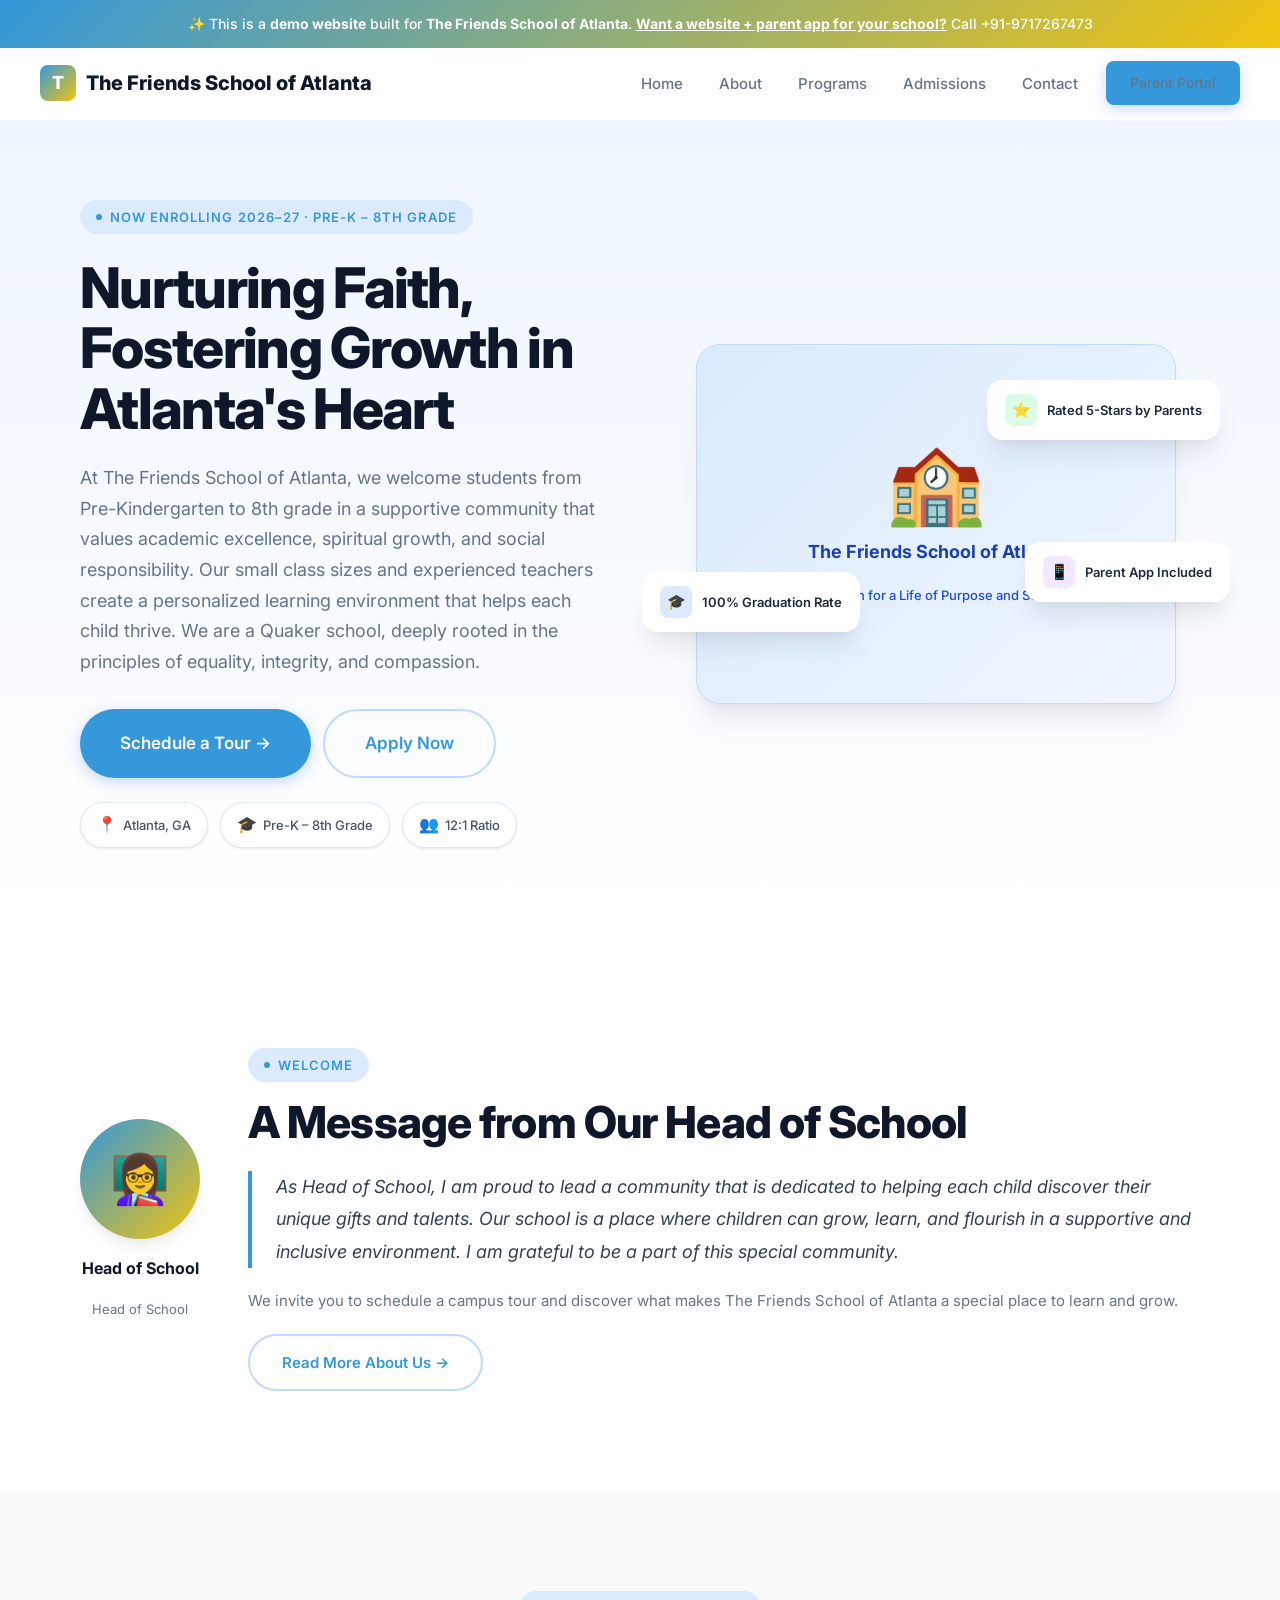
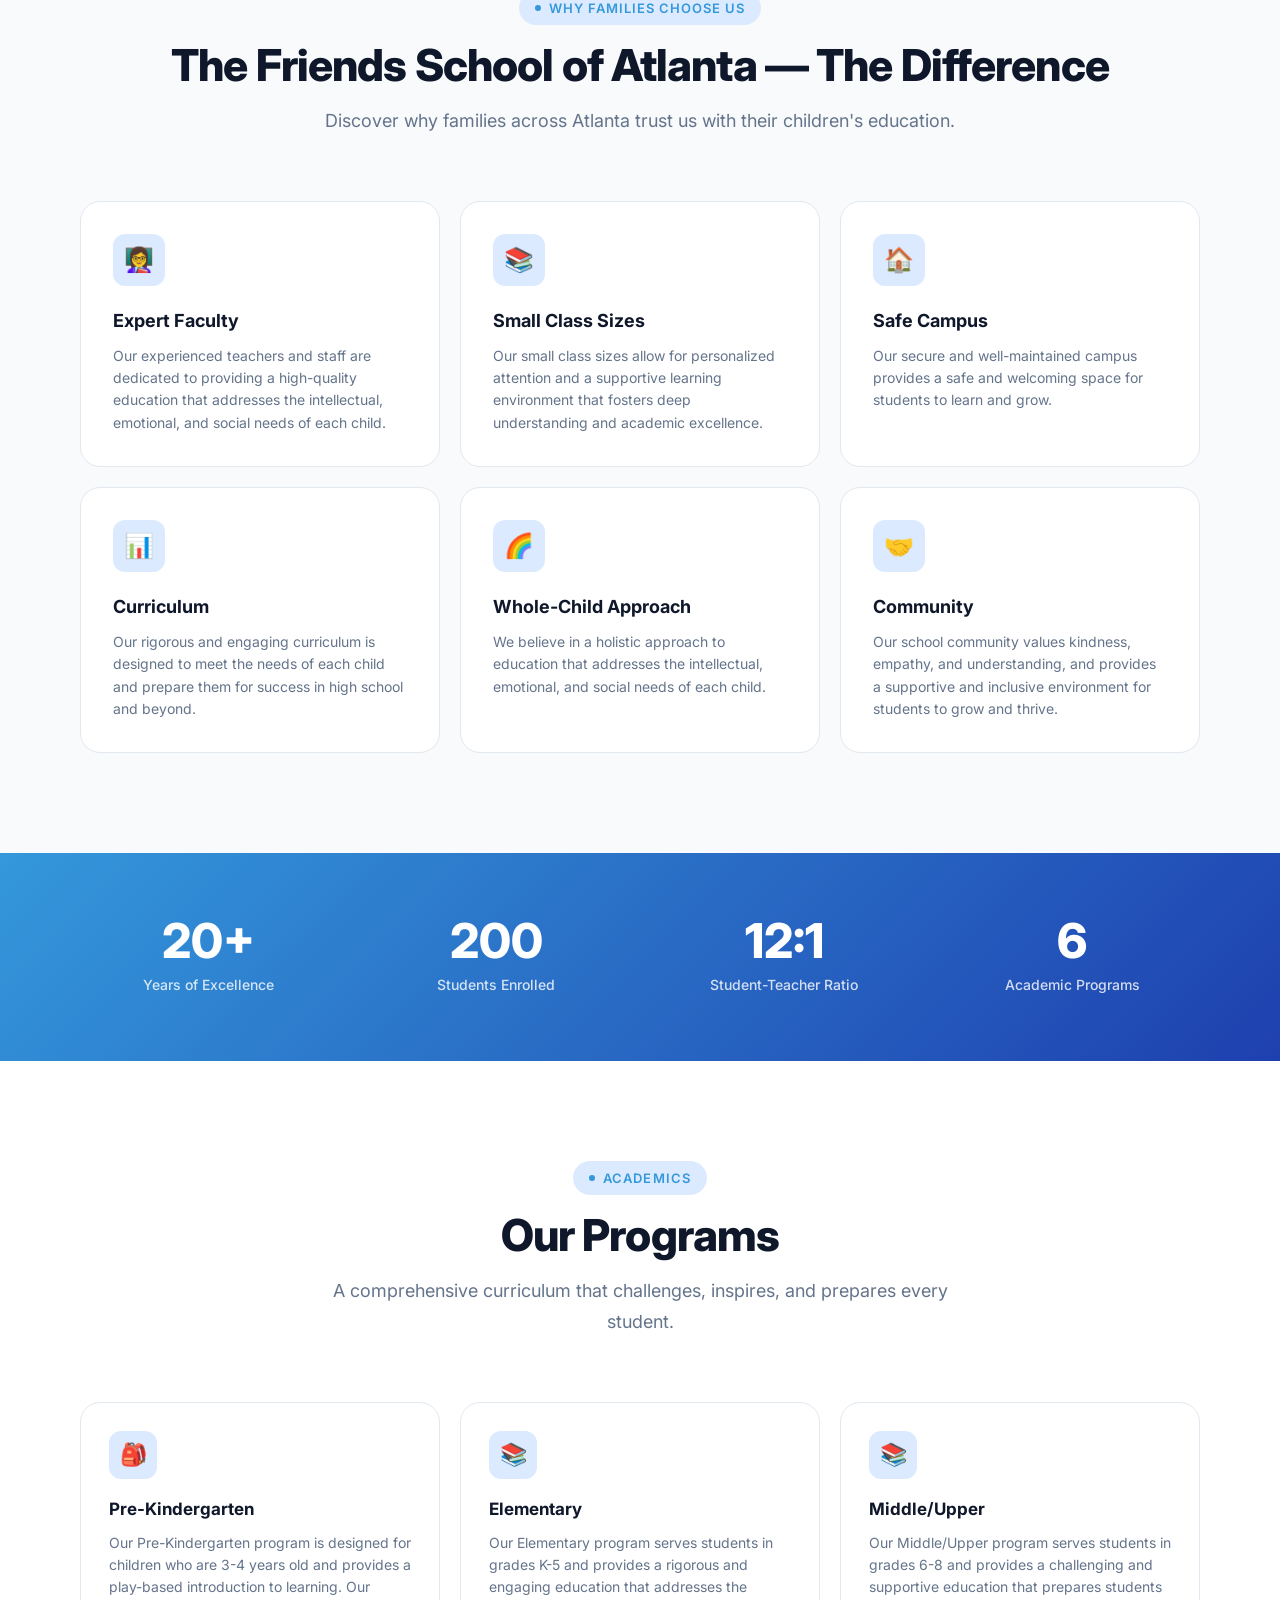
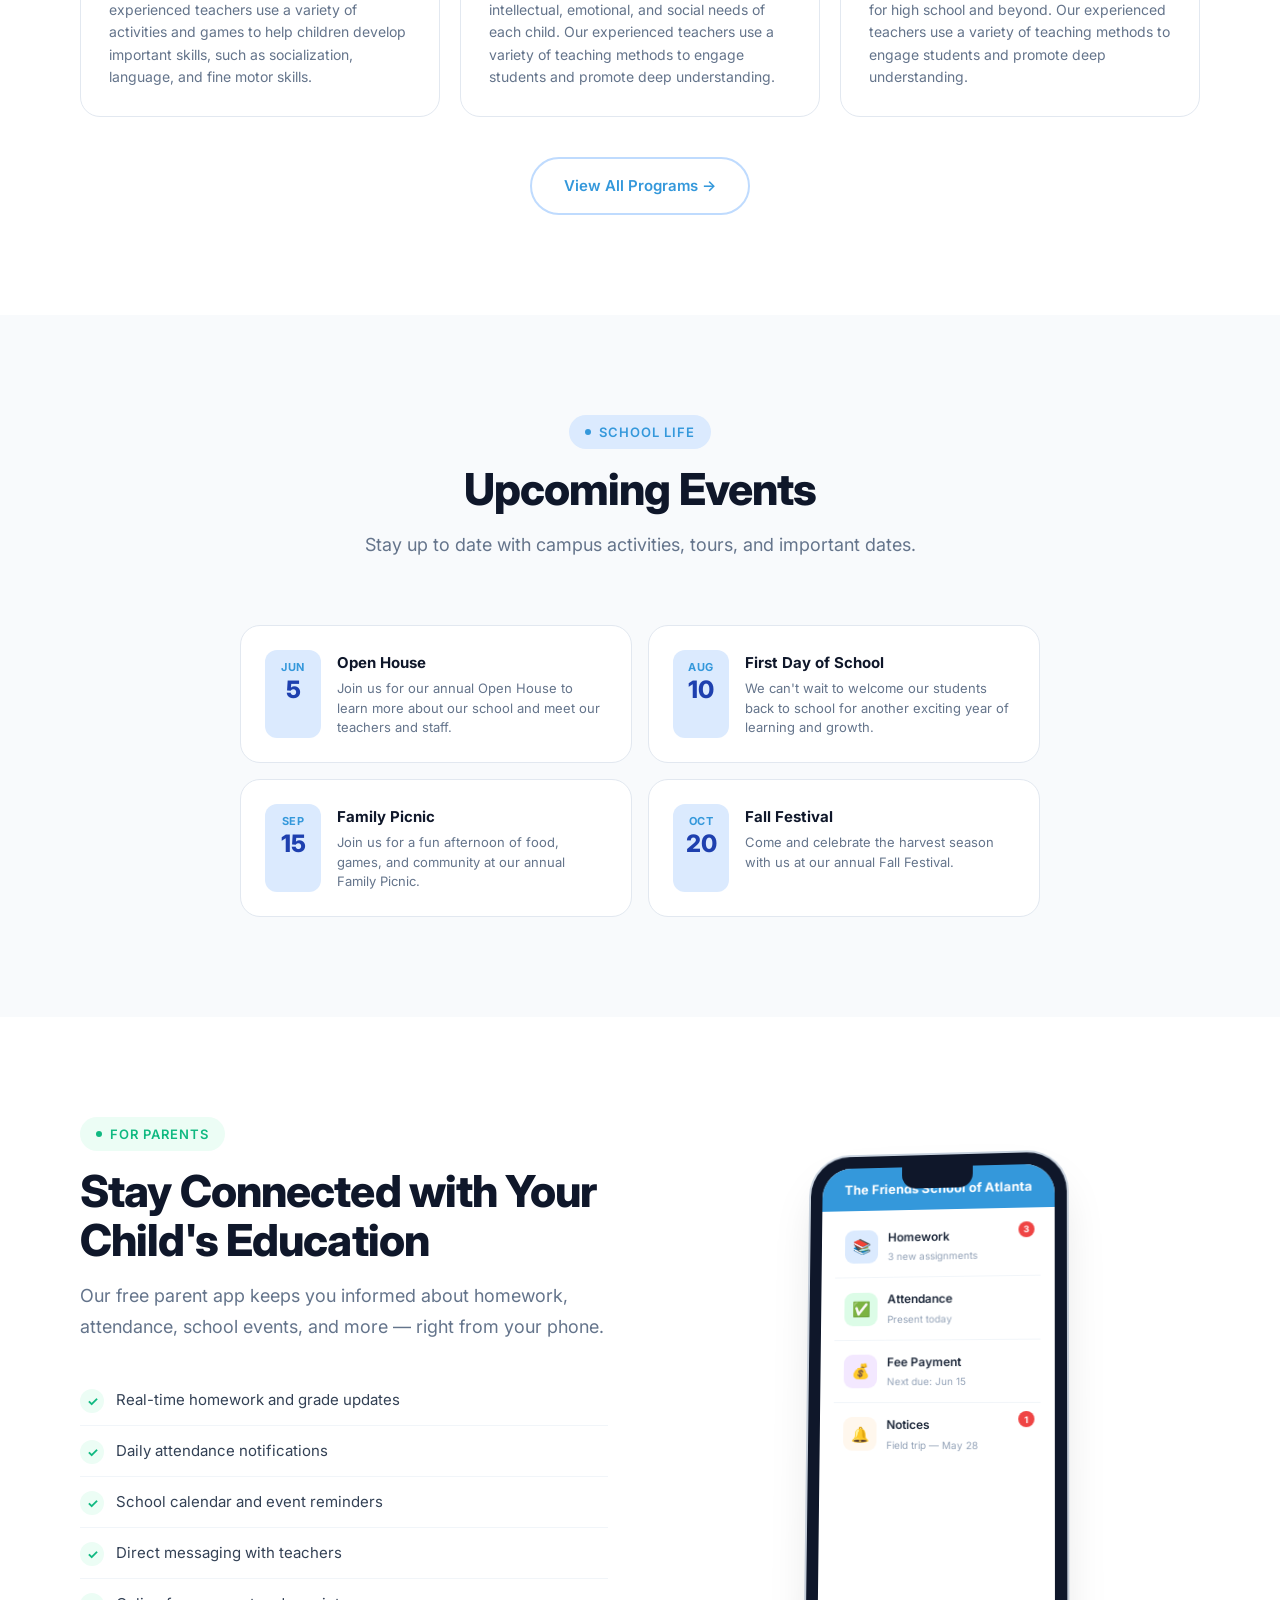
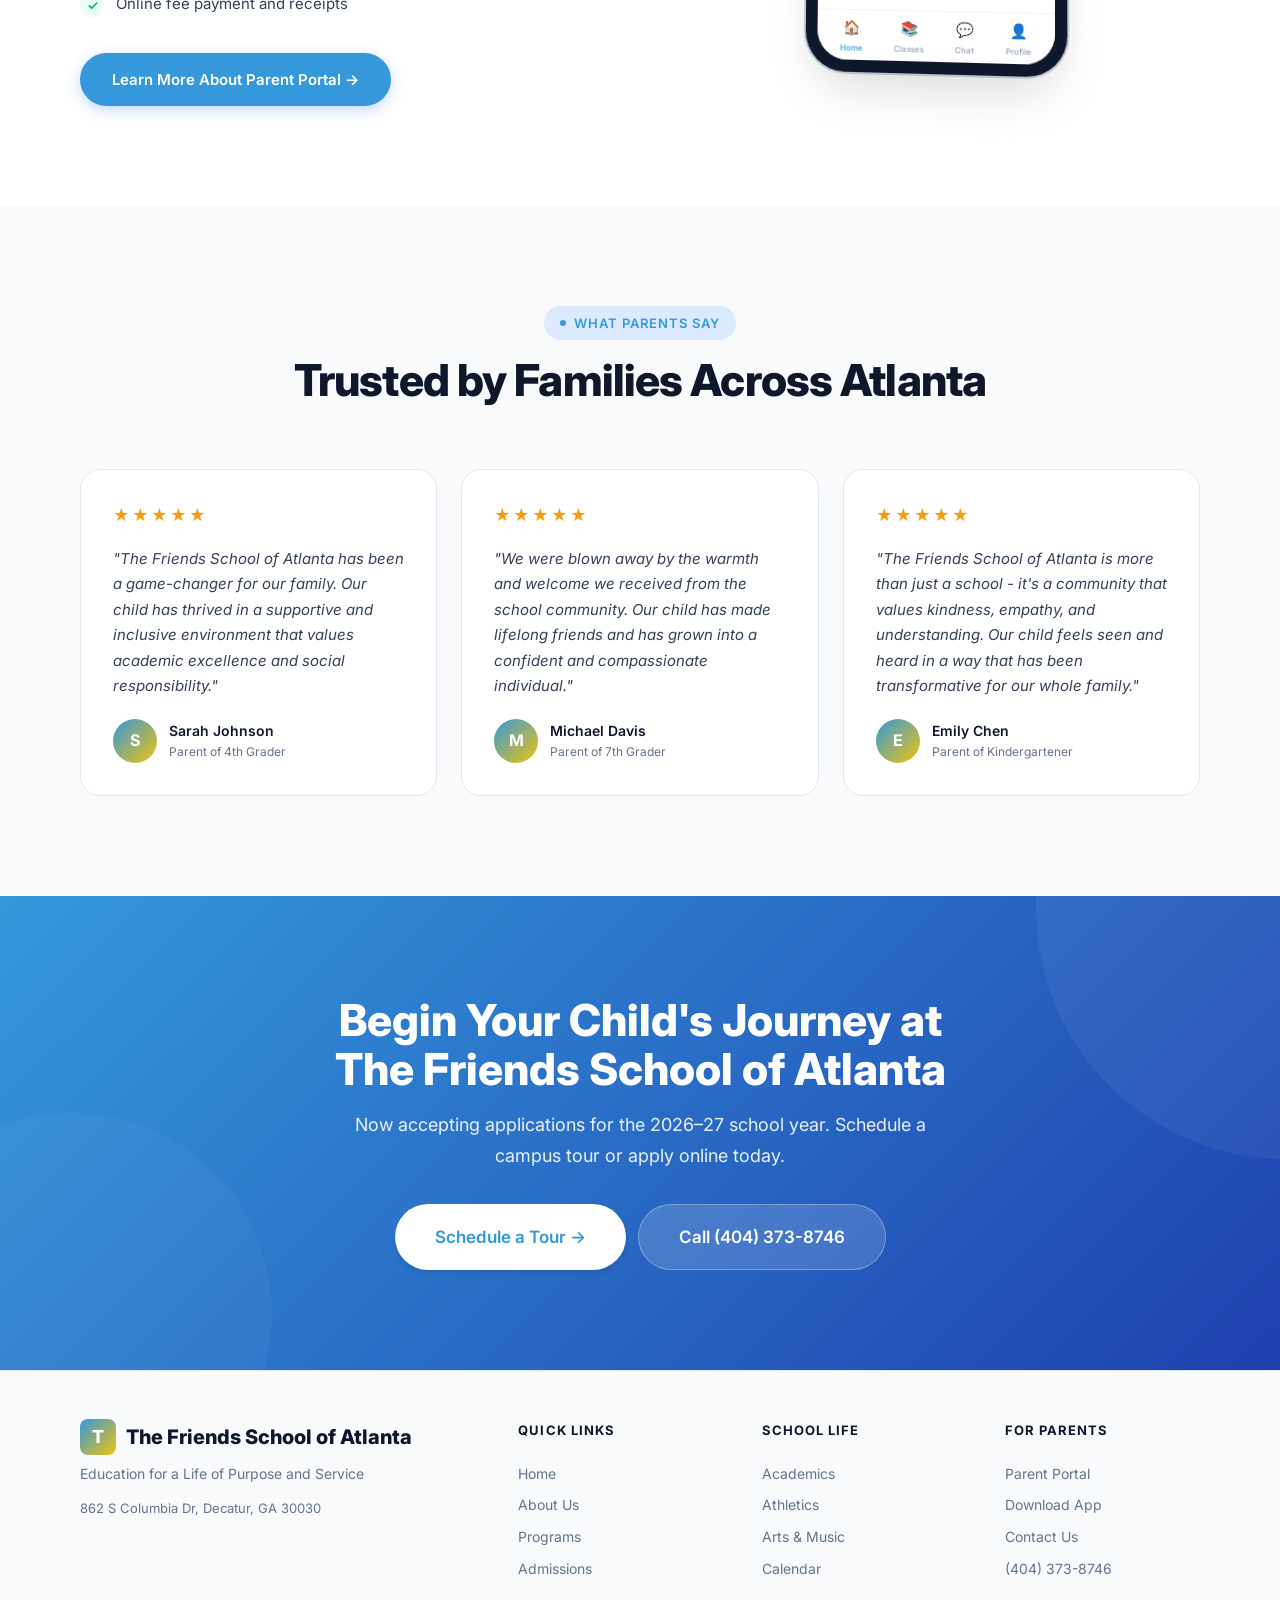
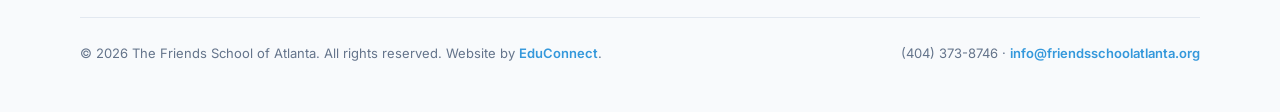
==== index.html @ 71006bf3 "Initial demo site for The Friends School of Atlanta" ====
<!DOCTYPE html><html lang="en"><head>
  <meta charset="UTF-8"><meta name="viewport" content="width=device-width,initial-scale=1.0">
  <title>Home — The Friends School of Atlanta</title>
  <meta name="description" content="Home — The Friends School of Atlanta, a premier school in Atlanta, GA serving Pre-K – 8th Grade.">
  <meta property="og:title" content="Home — The Friends School of Atlanta"><meta property="og:type" content="website">
  <link rel="preconnect" href="https://fonts.googleapis.com"><link rel="preconnect" href="https://fonts.gstatic.com" crossorigin>
  <link href="https://fonts.googleapis.com/css2?family=Inter:wght@400;500;600;700;800&display=swap" rel="stylesheet">
  <link rel="stylesheet" href="/styles.css"><script src="/main.js" defer></script>
</head><body><div class="demo-banner">
  ✨ This is a <strong>demo website</strong> built for <strong>The Friends School of Atlanta</strong>.
  <a href="mailto:bhupender@myfirststepschool.com">Want a website + parent app for your school?</a> Call +91-9717267473
</div>
<nav class="navbar">
  <a href="/" class="logo"><span class="logo-icon">T</span>The Friends School of Atlanta</a>
  <div class="nav-links">
    <a href="/">Home</a>
    <a href="/about.html">About</a>
    <a href="/programs.html">Programs</a>
    <a href="/admissions.html">Admissions</a>
    <a href="/contact.html">Contact</a>
    <a href="/parents.html" class="btn btn-primary" style="padding:10px 24px;font-size:14px">Parent Portal</a>
  </div>
  <button class="hamburger" aria-label="Toggle menu"><span></span><span></span><span></span></button>
</nav><main>
<section class="hero"><div class="container"><div class="hero-inner">
  <div class="hero-content">
    <div class="badge animate-on-scroll mb-6">Now Enrolling 2026–27 · Pre-K – 8th Grade</div>
    <h1 class="heading-xl animate-on-scroll mb-6">Nurturing Faith, Fostering Growth in Atlanta's Heart</h1>
    <p class="text-lg text-muted animate-on-scroll mb-8">At The Friends School of Atlanta, we welcome students from Pre-Kindergarten to 8th grade in a supportive community that values academic excellence, spiritual growth, and social responsibility. Our small class sizes and experienced teachers create a personalized learning environment that helps each child thrive. We are a Quaker school, deeply rooted in the principles of equality, integrity, and compassion.</p>
    <div class="hero-actions animate-on-scroll">
      <a href="/admissions.html" class="btn btn-primary btn-lg">Schedule a Tour →</a>
      <a href="/admissions.html" class="btn btn-outline btn-lg">Apply Now</a>
    </div>
    <div class="hero-info-cards animate-on-scroll" style="margin-top:24px">
      <div class="info-chip"><span class="ic-icon">📍</span> Atlanta, GA</div>
      <div class="info-chip"><span class="ic-icon">🎓</span> Pre-K – 8th Grade</div>
      <div class="info-chip"><span class="ic-icon">👥</span> 12:1 Ratio</div>
    </div>
  </div>
  <div class="hero-visual animate-on-scroll">
    <div class="school-illustration"><div class="school-illustration-inner">
      <div class="school-building">🏫</div><h3>The Friends School of Atlanta</h3><p>Education for a Life of Purpose and Service</p>
    </div></div>
    <div class="float-card card-1"><div class="fc-icon green">⭐</div>Rated 5-Stars by Parents</div>
    <div class="float-card card-2"><div class="fc-icon blue">🎓</div>100% Graduation Rate</div>
    <div class="float-card card-3"><div class="fc-icon purple">📱</div>Parent App Included</div>
  </div>
</div></div></section>

<section class="welcome-section section-padding"><div class="container"><div class="welcome-grid">
  <div class="principal-card animate-on-scroll">
    <div class="principal-avatar">👩‍🏫</div>
    <div class="principal-name">Head of School</div><div class="principal-title">Head of School</div>
  </div>
  <div class="welcome-text animate-on-scroll">
    <div class="badge mb-4">Welcome</div>
    <h2 class="heading-lg mb-6">A Message from Our Head of School</h2>
    <blockquote>As Head of School, I am proud to lead a community that is dedicated to helping each child discover their unique gifts and talents. Our school is a place where children can grow, learn, and flourish in a supportive and inclusive environment. I am grateful to be a part of this special community.</blockquote>
    <p>We invite you to schedule a campus tour and discover what makes The Friends School of Atlanta a special place to learn and grow.</p>
    <a href="/about.html" class="btn btn-outline" style="margin-top:20px">Read More About Us →</a>
  </div>
</div></div></section>

<section class="features-section section-padding"><div class="container">
  <div class="text-center mb-16">
    <div class="badge animate-on-scroll mb-4">Why Families Choose Us</div>
    <h2 class="heading-lg animate-on-scroll mb-4">The Friends School of Atlanta — The Difference</h2>
    <p class="text-lg text-muted max-w-lg mx-auto animate-on-scroll">Discover why families across Atlanta trust us with their children's education.</p>
  </div>
  <div class="features-grid">
      <div class="feature-card animate-on-scroll stagger-1">
        <div class="feature-icon">👩‍🏫</div><h3>Expert Faculty</h3><p>Our experienced teachers and staff are dedicated to providing a high-quality education that addresses the intellectual, emotional, and social needs of each child.</p>
      </div>
      <div class="feature-card animate-on-scroll stagger-2">
        <div class="feature-icon">📚</div><h3>Small Class Sizes</h3><p>Our small class sizes allow for personalized attention and a supportive learning environment that fosters deep understanding and academic excellence.</p>
      </div>
      <div class="feature-card animate-on-scroll stagger-3">
        <div class="feature-icon">🏠</div><h3>Safe Campus</h3><p>Our secure and well-maintained campus provides a safe and welcoming space for students to learn and grow.</p>
      </div>
      <div class="feature-card animate-on-scroll stagger-4">
        <div class="feature-icon">📊</div><h3>Curriculum</h3><p>Our rigorous and engaging curriculum is designed to meet the needs of each child and prepare them for success in high school and beyond.</p>
      </div>
      <div class="feature-card animate-on-scroll stagger-5">
        <div class="feature-icon">🌈</div><h3>Whole-Child Approach</h3><p>We believe in a holistic approach to education that addresses the intellectual, emotional, and social needs of each child.</p>
      </div>
      <div class="feature-card animate-on-scroll stagger-6">
        <div class="feature-icon">🤝</div><h3>Community</h3><p>Our school community values kindness, empathy, and understanding, and provides a supportive and inclusive environment for students to grow and thrive.</p>
      </div></div>
</div></section>

<section class="stats-section"><div class="container"><div class="stats-grid">
  <div class="animate-on-scroll stagger-1"><div class="stat-value" data-count="20" data-suffix="+">0+</div><div class="stat-label">Years of Excellence</div></div>
  <div class="animate-on-scroll stagger-2"><div class="stat-value" data-count="200">0</div><div class="stat-label">Students Enrolled</div></div>
  <div class="animate-on-scroll stagger-3"><div class="stat-value">12:1</div><div class="stat-label">Student-Teacher Ratio</div></div>
  <div class="animate-on-scroll stagger-4"><div class="stat-value" data-count="6">0</div><div class="stat-label">Academic Programs</div></div>
</div></div></section>

<section class="programs-section section-padding"><div class="container">
  <div class="text-center mb-16">
    <div class="badge animate-on-scroll mb-4">Academics</div>
    <h2 class="heading-lg animate-on-scroll mb-4">Our Programs</h2>
    <p class="text-lg text-muted max-w-lg mx-auto animate-on-scroll">A comprehensive curriculum that challenges, inspires, and prepares every student.</p>
  </div>
  <div class="programs-grid">
      <div class="program-card animate-on-scroll stagger-1">
        <div class="program-icon">🎒</div><h3>Pre-Kindergarten</h3><p>Our Pre-Kindergarten program is designed for children who are 3-4 years old and provides a play-based introduction to learning. Our experienced teachers use a variety of activities and games to help children develop important skills, such as socialization, language, and fine motor skills.</p>
      </div>
      <div class="program-card animate-on-scroll stagger-2">
        <div class="program-icon">📚</div><h3>Elementary</h3><p>Our Elementary program serves students in grades K-5 and provides a rigorous and engaging education that addresses the intellectual, emotional, and social needs of each child. Our experienced teachers use a variety of teaching methods to engage students and promote deep understanding.</p>
      </div>
      <div class="program-card animate-on-scroll stagger-3">
        <div class="program-icon">📚</div><h3>Middle/Upper</h3><p>Our Middle/Upper program serves students in grades 6-8 and provides a challenging and supportive education that prepares students for high school and beyond. Our experienced teachers use a variety of teaching methods to engage students and promote deep understanding.</p>
      </div></div>
  <div class="text-center animate-on-scroll" style="margin-top:40px"><a href="/programs.html" class="btn btn-outline">View All Programs →</a></div>
</div></section>

<section class="events-section section-padding"><div class="container">
  <div class="text-center mb-16">
    <div class="badge animate-on-scroll mb-4">School Life</div>
    <h2 class="heading-lg animate-on-scroll mb-4">Upcoming Events</h2>
    <p class="text-lg text-muted max-w-lg mx-auto animate-on-scroll">Stay up to date with campus activities, tours, and important dates.</p>
  </div>
  <div class="events-grid"><div class="event-card animate-on-scroll stagger-1">
        <div class="event-date"><div class="month">Jun</div><div class="day">5</div></div>
        <div class="event-info"><h4>Open House</h4><p>Join us for our annual Open House to learn more about our school and meet our teachers and staff.</p></div>
      </div><div class="event-card animate-on-scroll stagger-2">
        <div class="event-date"><div class="month">Aug</div><div class="day">10</div></div>
        <div class="event-info"><h4>First Day of School</h4><p>We can't wait to welcome our students back to school for another exciting year of learning and growth.</p></div>
      </div><div class="event-card animate-on-scroll stagger-3">
        <div class="event-date"><div class="month">Sep</div><div class="day">15</div></div>
        <div class="event-info"><h4>Family Picnic</h4><p>Join us for a fun afternoon of food, games, and community at our annual Family Picnic.</p></div>
      </div><div class="event-card animate-on-scroll stagger-4">
        <div class="event-date"><div class="month">Oct</div><div class="day">20</div></div>
        <div class="event-info"><h4>Fall Festival</h4><p>Come and celebrate the harvest season with us at our annual Fall Festival.</p></div>
      </div></div>
</div></section>

<section class="portal-section section-padding"><div class="container"><div class="portal-grid">
  <div>
    <div class="badge accent animate-on-scroll mb-4">For Parents</div>
    <h2 class="heading-lg animate-on-scroll mb-4">Stay Connected with Your Child's Education</h2>
    <p class="text-lg text-muted animate-on-scroll mb-8">Our free parent app keeps you informed about homework, attendance, school events, and more — right from your phone.</p>
    <ul class="portal-features animate-on-scroll">
      <li><span class="pf-icon">✓</span>Real-time homework and grade updates</li>
      <li><span class="pf-icon">✓</span>Daily attendance notifications</li>
      <li><span class="pf-icon">✓</span>School calendar and event reminders</li>
      <li><span class="pf-icon">✓</span>Direct messaging with teachers</li>
      <li><span class="pf-icon">✓</span>Online fee payment and receipts</li>
    </ul>
    <a href="/parents.html" class="btn btn-primary animate-on-scroll" style="margin-top:24px">Learn More About Parent Portal →</a>
  </div>
  <div class="animate-on-scroll" style="display:flex;justify-content:center">
    <div class="phone-mockup"><div class="phone-screen">
      <div class="phone-status-bar">The Friends School of Atlanta</div>
      <div class="phone-screen-content">
        <div class="phone-nav-item"><div class="phone-nav-icon blue">📚</div><div><div class="phone-nav-label">Homework</div><div class="phone-nav-sub">3 new assignments</div></div><div class="phone-badge">3</div></div>
        <div class="phone-nav-item"><div class="phone-nav-icon green">✅</div><div><div class="phone-nav-label">Attendance</div><div class="phone-nav-sub">Present today</div></div></div>
        <div class="phone-nav-item"><div class="phone-nav-icon purple">💰</div><div><div class="phone-nav-label">Fee Payment</div><div class="phone-nav-sub">Next due: Jun 15</div></div></div>
        <div class="phone-nav-item"><div class="phone-nav-icon orange">🔔</div><div><div class="phone-nav-label">Notices</div><div class="phone-nav-sub">Field trip — May 28</div></div><div class="phone-badge">1</div></div>
      </div>
      <div class="phone-bottom-bar">
        <div class="phone-tab active"><div style="font-size:14px">🏠</div>Home</div>
        <div class="phone-tab"><div style="font-size:14px">📚</div>Classes</div>
        <div class="phone-tab"><div style="font-size:14px">💬</div>Chat</div>
        <div class="phone-tab"><div style="font-size:14px">👤</div>Profile</div>
      </div>
    </div></div>
  </div>
</div></div></section>

<section class="testimonials-section section-padding"><div class="container">
  <div class="text-center mb-16">
    <div class="badge animate-on-scroll mb-4">What Parents Say</div>
    <h2 class="heading-lg animate-on-scroll mb-4">Trusted by Families Across Atlanta</h2>
  </div>
  <div class="testimonials-grid">
      <div class="testimonial-card animate-on-scroll stagger-1">
        <div class="stars"><span class="star">★</span><span class="star">★</span><span class="star">★</span><span class="star">★</span><span class="star">★</span></div>
        <p class="testimonial-text">"The Friends School of Atlanta has been a game-changer for our family. Our child has thrived in a supportive and inclusive environment that values academic excellence and social responsibility."</p>
        <div class="testimonial-author"><div class="author-avatar">S</div>
        <div class="author-info"><div class="author-name">Sarah Johnson</div><div class="author-role">Parent of 4th Grader</div></div></div>
      </div>
      <div class="testimonial-card animate-on-scroll stagger-2">
        <div class="stars"><span class="star">★</span><span class="star">★</span><span class="star">★</span><span class="star">★</span><span class="star">★</span></div>
        <p class="testimonial-text">"We were blown away by the warmth and welcome we received from the school community. Our child has made lifelong friends and has grown into a confident and compassionate individual."</p>
        <div class="testimonial-author"><div class="author-avatar">M</div>
        <div class="author-info"><div class="author-name">Michael Davis</div><div class="author-role">Parent of 7th Grader</div></div></div>
      </div>
      <div class="testimonial-card animate-on-scroll stagger-3">
        <div class="stars"><span class="star">★</span><span class="star">★</span><span class="star">★</span><span class="star">★</span><span class="star">★</span></div>
        <p class="testimonial-text">"The Friends School of Atlanta is more than just a school - it's a community that values kindness, empathy, and understanding. Our child feels seen and heard in a way that has been transformative for our whole family."</p>
        <div class="testimonial-author"><div class="author-avatar">E</div>
        <div class="author-info"><div class="author-name">Emily Chen</div><div class="author-role">Parent of Kindergartener</div></div></div>
      </div></div>
</div></section>

<section class="cta-section"><div class="container"><div class="cta-content animate-on-scroll">
  <h2>Begin Your Child's Journey at The Friends School of Atlanta</h2>
  <p>Now accepting applications for the 2026–27 school year. Schedule a campus tour or apply online today.</p>
  <div class="cta-actions">
    <a href="/admissions.html" class="btn btn-white btn-lg">Schedule a Tour →</a>
    <a href="tel:(404) 373-8746" class="btn btn-lg" style="background:rgba(255,255,255,.15);color:white;border:1px solid rgba(255,255,255,.3)">Call (404) 373-8746</a>
  </div>
</div></div></section>
</main><footer class="footer">
  <div class="container">
    <div class="footer-grid">
      <div class="footer-brand">
        <div class="logo" style="margin-bottom:8px"><span class="logo-icon">T</span>The Friends School of Atlanta</div>
        <p>Education for a Life of Purpose and Service</p>
        <p style="margin-top:12px;font-size:13px">862 S Columbia Dr, Decatur, GA 30030</p>
      </div>
      <div class="footer-col"><h4>Quick Links</h4><a href="/">Home</a><a href="/about.html">About Us</a><a href="/programs.html">Programs</a><a href="/admissions.html">Admissions</a></div>
      <div class="footer-col"><h4>School Life</h4><a href="/programs.html">Academics</a><a href="/programs.html">Athletics</a><a href="/programs.html">Arts &amp; Music</a><a href="/contact.html">Calendar</a></div>
      <div class="footer-col"><h4>For Parents</h4><a href="/parents.html">Parent Portal</a><a href="/parents.html">Download App</a><a href="/contact.html">Contact Us</a><a href="tel:(404) 373-8746">(404) 373-8746</a></div>
    </div>
    <div class="footer-bottom">
      <p>&copy; 2026 The Friends School of Atlanta. All rights reserved. Website by <a href="mailto:bhupender@myfirststepschool.com">EduConnect</a>.</p>
      <p>(404) 373-8746 &middot; <a href="mailto:info@friendsschoolatlanta.org">info@friendsschoolatlanta.org</a></p>
    </div>
  </div>
</footer></body></html>
---- styles.css ----
/* ===== DESIGN SYSTEM — LIGHT PROFESSIONAL ===== */
:root{
  --primary:#3498db;--primary-50:#eff6ff;--primary-100:#dbeafe;--primary-200:#bfdbfe;
  --primary-500:#3498db;--primary-600:#1d4ed8;--primary-700:#1e40af;
  --secondary:#f1c40f;--accent:#10b981;--accent-50:#ecfdf5;
  --white:#fff;--gray-50:#f8fafc;--gray-100:#f1f5f9;--gray-200:#e2e8f0;--gray-300:#cbd5e1;
  --gray-400:#94a3b8;--gray-500:#64748b;--gray-600:#475569;--gray-700:#334155;
  --gray-800:#1e293b;--gray-900:#0f172a;
  --bg:var(--white);--bg-alt:var(--gray-50);--text:var(--gray-700);
  --text-heading:var(--gray-900);--text-muted:var(--gray-500);--border:var(--gray-200);
  --shadow-sm:0 1px 3px rgba(0,0,0,.06),0 1px 2px rgba(0,0,0,.04);
  --shadow-md:0 4px 6px -1px rgba(0,0,0,.07),0 2px 4px -2px rgba(0,0,0,.05);
  --shadow-lg:0 10px 15px -3px rgba(0,0,0,.08),0 4px 6px -4px rgba(0,0,0,.04);
  --shadow-xl:0 20px 25px -5px rgba(0,0,0,.08),0 8px 10px -6px rgba(0,0,0,.04);
  --shadow-2xl:0 25px 50px -12px rgba(0,0,0,.15);
  --shadow-primary:0 4px 14px rgba(37,99,235,.25);
  --radius-sm:8px;--radius-md:12px;--radius-lg:16px;--radius-xl:20px;--radius-2xl:24px;--radius-full:9999px;
  --font:'Inter',-apple-system,BlinkMacSystemFont,'Segoe UI',sans-serif;
}
*,*::before,*::after{margin:0;padding:0;box-sizing:border-box}
html{scroll-behavior:smooth;-webkit-font-smoothing:antialiased}
body{font-family:var(--font);background:var(--bg);color:var(--text);line-height:1.7;overflow-x:hidden;font-size:16px}
a{color:inherit;text-decoration:none}img{max-width:100%;display:block}button{font-family:inherit;cursor:pointer}
.container{max-width:1200px;margin:0 auto;padding:0 24px}
@media(min-width:768px){.container{padding:0 40px}}
.section-padding{padding:80px 0}
@media(min-width:768px){.section-padding{padding:100px 0}}
.badge{display:inline-flex;align-items:center;gap:8px;padding:6px 16px;font-size:13px;font-weight:600;text-transform:uppercase;letter-spacing:.08em;border-radius:var(--radius-full);background:var(--primary-100);color:var(--primary)}
.badge::before{content:'';width:6px;height:6px;border-radius:50%;background:var(--primary);animation:pulse 2s infinite}
.badge.accent{background:var(--accent-50);color:var(--accent)}.badge.accent::before{background:var(--accent)}
.heading-xl{font-size:clamp(32px,5vw,56px);font-weight:800;line-height:1.08;letter-spacing:-.03em;color:var(--text-heading)}
.heading-lg{font-size:clamp(28px,4vw,44px);font-weight:800;line-height:1.12;letter-spacing:-.02em;color:var(--text-heading)}
.heading-md{font-size:clamp(22px,3vw,32px);font-weight:700;line-height:1.2;color:var(--text-heading)}
.heading-sm{font-size:20px;font-weight:700;line-height:1.3;color:var(--text-heading)}
.text-lg{font-size:18px;line-height:1.7;color:var(--text)}
.text-base{font-size:16px;line-height:1.7;color:var(--text)}
.text-sm{font-size:14px;line-height:1.6;color:var(--text-muted)}
.text-center{text-align:center}.text-muted{color:var(--text-muted)}
.gradient-text{background:linear-gradient(135deg,var(--primary),var(--secondary));-webkit-background-clip:text;-webkit-text-fill-color:transparent;background-clip:text}
.max-w-lg{max-width:640px}.mx-auto{margin-left:auto;margin-right:auto}
.mb-4{margin-bottom:16px}.mb-6{margin-bottom:24px}.mb-8{margin-bottom:32px}
.mb-12{margin-bottom:48px}.mb-16{margin-bottom:64px}
.btn{display:inline-flex;align-items:center;justify-content:center;gap:8px;padding:14px 32px;font-size:15px;font-weight:600;border-radius:var(--radius-full);border:none;cursor:pointer;transition:all .25s cubic-bezier(.4,0,.2,1);text-decoration:none;white-space:nowrap}
.btn-primary{background:var(--primary);color:var(--white);box-shadow:var(--shadow-primary)}
.btn-primary:hover{background:var(--primary-600);transform:translateY(-2px);box-shadow:0 8px 24px rgba(37,99,235,.3)}
.btn-lg{padding:18px 40px;font-size:17px}
.btn-outline{background:transparent;color:var(--primary);border:2px solid var(--primary-200)}
.btn-outline:hover{background:var(--primary-50);border-color:var(--primary);transform:translateY(-2px)}
.btn-white{background:var(--white);color:var(--primary);box-shadow:var(--shadow-md)}
.btn-white:hover{transform:translateY(-2px);box-shadow:var(--shadow-lg)}
.demo-banner{background:linear-gradient(135deg,var(--primary),var(--secondary));color:var(--white);text-align:center;padding:12px 24px;font-size:14px;font-weight:500;position:relative;z-index:200}
.demo-banner strong{font-weight:700}.demo-banner a{color:var(--white);text-decoration:underline;font-weight:700}
.navbar{position:sticky;top:0;z-index:100;display:flex;justify-content:space-between;align-items:center;padding:0 24px;height:72px;background:rgba(255,255,255,.92);backdrop-filter:blur(20px) saturate(180%);border-bottom:1px solid transparent;transition:all .3s ease}
@media(min-width:768px){.navbar{padding:0 40px}}
.navbar.scrolled{border-bottom-color:var(--border);box-shadow:var(--shadow-sm)}
.logo{display:flex;align-items:center;gap:10px;font-size:18px;font-weight:800;color:var(--text-heading)}
@media(min-width:768px){.logo{font-size:20px}}
.logo-icon{width:36px;height:36px;border-radius:var(--radius-sm);background:linear-gradient(135deg,var(--primary),var(--secondary));display:flex;align-items:center;justify-content:center;color:white;font-size:18px;font-weight:800}
.nav-links{display:flex;gap:4px;align-items:center}
.nav-links a{padding:8px 16px;font-size:15px;font-weight:500;color:var(--text-muted);border-radius:var(--radius-sm);transition:all .2s ease}
.nav-links a:hover{color:var(--text-heading);background:var(--gray-50)}
.nav-links .btn{margin-left:8px}
.hamburger{display:none;background:none;border:none;padding:8px;min-height:44px;min-width:44px;flex-direction:column;justify-content:center;align-items:center}
.hamburger span{display:block;width:22px;height:2px;background:var(--gray-700);margin:3px 0;transition:all .3s ease;border-radius:2px}
.hamburger.active span:nth-child(1){transform:rotate(45deg) translate(4px,4px)}
.hamburger.active span:nth-child(2){opacity:0}
.hamburger.active span:nth-child(3){transform:rotate(-45deg) translate(4px,-4px)}
@media(max-width:768px){.hamburger{display:flex}.nav-links{display:none;position:fixed;top:72px;left:0;right:0;bottom:0;background:var(--white);flex-direction:column;align-items:center;justify-content:center;gap:16px;z-index:200}.nav-links.open{display:flex}.nav-links a{font-size:18px;padding:12px 24px}}
.hero{position:relative;overflow:hidden;background:linear-gradient(180deg,var(--primary-50) 0%,var(--white) 100%)}
.hero-inner{display:grid;grid-template-columns:1fr;gap:48px;align-items:center;padding:60px 0 80px}
@media(min-width:1024px){.hero-inner{grid-template-columns:1fr 1fr;gap:64px;padding:80px 0 100px}}
.hero-content{max-width:560px}
@media(max-width:1023px){.hero-content{text-align:center;margin:0 auto}}
.hero-actions{display:flex;gap:12px;flex-wrap:wrap}
@media(max-width:1023px){.hero-actions{justify-content:center}}
.hero-visual{display:flex;justify-content:center;align-items:center;position:relative}
.school-illustration{position:relative;width:100%;max-width:480px;aspect-ratio:4/3;border-radius:var(--radius-2xl);overflow:hidden;background:linear-gradient(135deg,var(--primary-100),var(--primary-50));border:1px solid var(--primary-200);box-shadow:var(--shadow-xl)}
.school-illustration-inner{width:100%;height:100%;display:flex;flex-direction:column;align-items:center;justify-content:center;gap:16px;padding:32px}
.school-building{font-size:80px;line-height:1}
.school-illustration h3{font-size:18px;font-weight:700;color:var(--primary-700);text-align:center}
.school-illustration p{font-size:13px;color:var(--primary-600);text-align:center;font-weight:500}
.hero-info-cards{display:flex;gap:12px;flex-wrap:wrap;margin-top:20px}
@media(max-width:1023px){.hero-info-cards{justify-content:center}}
.info-chip{display:flex;align-items:center;gap:6px;padding:8px 16px;background:var(--white);border:1px solid var(--border);border-radius:var(--radius-full);font-size:13px;font-weight:500;color:var(--gray-600);box-shadow:var(--shadow-sm)}
.info-chip .ic-icon{font-size:16px}
.float-card{position:absolute;background:var(--white);border-radius:var(--radius-lg);box-shadow:var(--shadow-xl);padding:14px 18px;display:flex;align-items:center;gap:10px;font-size:13px;font-weight:600;color:var(--gray-800);animation:float-gentle 4s ease-in-out infinite;z-index:5;white-space:nowrap}
.float-card.card-1{top:10%;right:-20px;animation-delay:0s}
.float-card.card-2{bottom:20%;left:-30px;animation-delay:1.5s}
.float-card.card-3{top:55%;right:-30px;animation-delay:3s}
.float-card .fc-icon{width:32px;height:32px;border-radius:8px;display:flex;align-items:center;justify-content:center;font-size:15px}
.float-card .fc-icon.green{background:#dcfce7;color:#16a34a}
.float-card .fc-icon.blue{background:var(--primary-100);color:var(--primary)}
.float-card .fc-icon.purple{background:#f3e8ff;color:#9333ea}
.welcome-section{background:var(--white)}
.welcome-grid{display:grid;grid-template-columns:1fr;gap:40px;align-items:center}
@media(min-width:768px){.welcome-grid{grid-template-columns:auto 1fr;gap:48px}}
.principal-card{display:flex;flex-direction:column;align-items:center;text-align:center;gap:16px}
.principal-avatar{width:120px;height:120px;border-radius:50%;background:linear-gradient(135deg,var(--primary),var(--secondary));display:flex;align-items:center;justify-content:center;font-size:48px;color:white;box-shadow:var(--shadow-lg)}
.principal-name{font-size:16px;font-weight:700;color:var(--text-heading)}
.principal-title{font-size:13px;color:var(--text-muted)}
.welcome-text blockquote{font-size:18px;font-style:italic;color:var(--text);line-height:1.8;border-left:4px solid var(--primary);padding-left:24px;margin-bottom:20px}
.welcome-text p{font-size:15px;color:var(--text-muted);line-height:1.7}
.features-section{background:var(--bg-alt)}
.features-grid{display:grid;grid-template-columns:1fr;gap:20px}
@media(min-width:640px){.features-grid{grid-template-columns:repeat(2,1fr)}}
@media(min-width:1024px){.features-grid{grid-template-columns:repeat(3,1fr)}}
.feature-card{position:relative;padding:32px;border-radius:var(--radius-xl);background:var(--white);border:1px solid var(--border);transition:all .3s ease;overflow:hidden}
.feature-card:hover{transform:translateY(-4px);box-shadow:var(--shadow-lg);border-color:var(--primary-200)}
.feature-icon{width:52px;height:52px;border-radius:var(--radius-md);background:var(--primary-100);display:flex;align-items:center;justify-content:center;margin-bottom:20px;font-size:24px;transition:transform .3s ease}
.feature-card:hover .feature-icon{transform:scale(1.1)}
.feature-card h3{font-size:18px;font-weight:700;color:var(--text-heading);margin-bottom:8px}
.feature-card p{font-size:14px;color:var(--text-muted);line-height:1.6}
.programs-section{background:var(--white)}
.programs-grid{display:grid;grid-template-columns:1fr;gap:20px}
@media(min-width:640px){.programs-grid{grid-template-columns:repeat(2,1fr)}}
@media(min-width:1024px){.programs-grid{grid-template-columns:repeat(3,1fr)}}
.program-card{padding:28px;border-radius:var(--radius-xl);background:var(--white);border:1px solid var(--border);transition:all .3s ease;position:relative;overflow:hidden}
.program-card::before{content:'';position:absolute;top:0;left:0;right:0;height:3px;background:linear-gradient(90deg,var(--primary),var(--secondary));transform:scaleX(0);transform-origin:left;transition:transform .3s ease}
.program-card:hover{transform:translateY(-4px);box-shadow:var(--shadow-lg);border-color:var(--primary-200)}
.program-card:hover::before{transform:scaleX(1)}
.program-icon{width:48px;height:48px;border-radius:var(--radius-md);background:var(--primary-100);display:flex;align-items:center;justify-content:center;margin-bottom:16px;font-size:22px}
.program-card h3{font-size:17px;font-weight:700;color:var(--text-heading);margin-bottom:8px}
.program-card p{font-size:14px;color:var(--text-muted);line-height:1.6}
.stats-section{background:linear-gradient(135deg,var(--primary),var(--primary-700));color:var(--white);padding:64px 0}
.stats-grid{display:grid;grid-template-columns:repeat(2,1fr);gap:32px;text-align:center}
@media(min-width:768px){.stats-grid{grid-template-columns:repeat(4,1fr)}}
.stat-value{font-size:clamp(32px,4vw,48px);font-weight:800;line-height:1}
.stat-label{font-size:14px;opacity:.8;margin-top:8px;font-weight:500}
.events-section{background:var(--bg-alt)}
.events-grid{display:grid;grid-template-columns:1fr;gap:16px;max-width:800px;margin:0 auto}
@media(min-width:640px){.events-grid{grid-template-columns:repeat(2,1fr)}}
.event-card{display:flex;gap:16px;padding:24px;border-radius:var(--radius-xl);background:var(--white);border:1px solid var(--border);transition:all .3s ease}
.event-card:hover{box-shadow:var(--shadow-md);border-color:var(--primary-200)}
.event-date{min-width:56px;text-align:center;padding:8px;border-radius:var(--radius-md);background:var(--primary-100)}
.event-date .month{font-size:11px;font-weight:700;text-transform:uppercase;color:var(--primary);letter-spacing:.05em}
.event-date .day{font-size:24px;font-weight:800;color:var(--primary-700);line-height:1.2}
.event-info h4{font-size:15px;font-weight:700;color:var(--text-heading);margin-bottom:4px}
.event-info p{font-size:13px;color:var(--text-muted);line-height:1.5}
.portal-section{background:var(--white)}
.portal-grid{display:grid;grid-template-columns:1fr;gap:48px;align-items:center}
@media(min-width:1024px){.portal-grid{grid-template-columns:1fr 1fr;gap:64px}}
.phone-mockup{position:relative;width:260px;height:520px;background:var(--gray-900);border-radius:40px;padding:12px;box-shadow:var(--shadow-2xl),0 0 0 2px var(--gray-300);margin:0 auto;transform:perspective(1000px) rotateY(-6deg) rotateX(3deg)}
.phone-mockup::before{content:'';position:absolute;top:12px;left:50%;transform:translateX(-50%);width:72px;height:22px;background:var(--gray-900);border-radius:0 0 14px 14px;z-index:10}
.phone-screen{width:100%;height:100%;background:var(--white);border-radius:30px;overflow:hidden;position:relative}
.phone-screen-content{padding:50px 14px 14px;font-size:12px;color:var(--gray-700)}
.phone-status-bar{position:absolute;top:0;left:0;right:0;height:44px;background:var(--primary);display:flex;align-items:center;justify-content:center;color:white;font-weight:700;font-size:13px;border-radius:18px 18px 0 0}
.phone-nav-item{display:flex;align-items:center;gap:10px;padding:12px 10px;border-bottom:1px solid var(--gray-100);position:relative}
.phone-nav-item:last-child{border-bottom:none}
.phone-nav-icon{width:34px;height:34px;border-radius:9px;display:flex;align-items:center;justify-content:center;font-size:15px;flex-shrink:0}
.phone-nav-icon.blue{background:var(--primary-100);color:var(--primary)}
.phone-nav-icon.green{background:#dcfce7;color:#16a34a}
.phone-nav-icon.purple{background:#f3e8ff;color:#9333ea}
.phone-nav-icon.orange{background:#fff7ed;color:#ea580c}
.phone-nav-label{font-weight:600;font-size:12px;color:var(--gray-800)}
.phone-nav-sub{font-size:10px;color:var(--gray-400);margin-top:1px}
.phone-badge{position:absolute;top:8px;right:6px;min-width:16px;height:16px;border-radius:8px;background:#ef4444;color:white;font-size:9px;font-weight:700;display:flex;align-items:center;justify-content:center;padding:0 4px}
.phone-bottom-bar{position:absolute;bottom:0;left:0;right:0;height:50px;background:var(--white);border-top:1px solid var(--gray-100);display:flex;align-items:center;justify-content:space-around;padding:0 8px;border-radius:0 0 18px 18px}
.phone-tab{display:flex;flex-direction:column;align-items:center;gap:2px;font-size:8px;color:var(--gray-400);font-weight:500}
.phone-tab.active{color:var(--primary)}
.portal-features{list-style:none;padding:0}
.portal-features li{display:flex;align-items:flex-start;gap:12px;padding:12px 0;border-bottom:1px solid var(--gray-100);font-size:15px;color:var(--text)}
.portal-features li:last-child{border-bottom:none}
.portal-features .pf-icon{width:24px;height:24px;border-radius:50%;background:var(--accent-50);color:var(--accent);display:flex;align-items:center;justify-content:center;flex-shrink:0;margin-top:2px;font-size:13px;font-weight:700}
.testimonials-section{background:var(--bg-alt)}
.testimonials-grid{display:grid;grid-template-columns:1fr;gap:24px}
@media(min-width:768px){.testimonials-grid{grid-template-columns:repeat(3,1fr)}}
.testimonial-card{padding:32px;border-radius:var(--radius-xl);background:var(--white);border:1px solid var(--border);transition:all .3s ease}
.testimonial-card:hover{box-shadow:var(--shadow-lg);transform:translateY(-4px)}
.stars{display:flex;gap:2px;margin-bottom:16px}.star{color:#f59e0b;font-size:16px}
.testimonial-text{font-size:15px;color:var(--text);line-height:1.7;margin-bottom:20px;font-style:italic}
.testimonial-author{display:flex;align-items:center;gap:12px}
.author-avatar{width:44px;height:44px;border-radius:50%;background:linear-gradient(135deg,var(--primary),var(--secondary));display:flex;align-items:center;justify-content:center;font-weight:700;color:var(--white);font-size:16px;flex-shrink:0}
.author-info .author-name{font-weight:600;font-size:14px;color:var(--text-heading)}
.author-info .author-role{font-size:12px;color:var(--text-muted)}
.cta-section{background:linear-gradient(135deg,var(--primary),var(--primary-700));color:var(--white);text-align:center;position:relative;overflow:hidden;padding:80px 0}
@media(min-width:768px){.cta-section{padding:100px 0}}
.cta-section::before{content:'';position:absolute;top:-50%;right:-20%;width:500px;height:500px;border-radius:50%;background:rgba(255,255,255,.05)}
.cta-section::after{content:'';position:absolute;bottom:-30%;left:-10%;width:400px;height:400px;border-radius:50%;background:rgba(255,255,255,.03)}
.cta-content{position:relative;z-index:1;max-width:640px;margin:0 auto}
.cta-content h2{font-size:clamp(28px,4vw,44px);font-weight:800;margin-bottom:16px;line-height:1.12}
.cta-content p{font-size:18px;opacity:.9;margin-bottom:32px;line-height:1.7}
.cta-actions{display:flex;gap:12px;justify-content:center;flex-wrap:wrap}
.page-hero{padding:100px 0 60px;background:linear-gradient(180deg,var(--primary-50) 0%,var(--white) 100%);text-align:center;position:relative}
@media(min-width:768px){.page-hero{padding:120px 0 70px}}
.content-section{padding:64px 0}.content-section .container{max-width:800px}
.content-section p{font-size:16px;color:var(--text);line-height:1.9;margin-bottom:24px}
.content-section p:last-child{margin-bottom:0}
.contact-grid{display:grid;grid-template-columns:1fr;gap:32px}
@media(min-width:768px){.contact-grid{grid-template-columns:1fr 1fr;gap:40px}}
.contact-info-card{padding:32px;border-radius:var(--radius-xl);background:var(--white);border:1px solid var(--border)}
.contact-item{display:flex;align-items:flex-start;gap:14px;margin-bottom:24px}
.contact-item:last-child{margin-bottom:0}
.contact-icon{width:44px;height:44px;border-radius:var(--radius-md);background:var(--primary-100);display:flex;align-items:center;justify-content:center;flex-shrink:0;font-size:20px}
.contact-item h4{font-weight:600;color:var(--text-heading);margin-bottom:2px;font-size:14px}
.contact-item p{color:var(--text-muted);font-size:14px}
.contact-form{background:var(--white);border-radius:var(--radius-xl);border:1px solid var(--border);padding:32px}
.form-group{margin-bottom:16px}.form-group:last-of-type{margin-bottom:24px}
.form-label{display:block;font-size:13px;font-weight:600;color:var(--text-heading);margin-bottom:6px}
.form-input,.form-textarea{width:100%;padding:12px 16px;border:1px solid var(--border);border-radius:var(--radius-sm);font-family:var(--font);font-size:14px;color:var(--text-heading);background:var(--gray-50);transition:all .2s ease;outline:none}
.form-input:focus,.form-textarea:focus{border-color:var(--primary);box-shadow:0 0 0 3px var(--primary-100);background:var(--white)}
.form-textarea{resize:vertical;min-height:100px}
.admissions-steps{display:grid;grid-template-columns:1fr;gap:24px;max-width:700px;margin:0 auto}
.adm-step{display:flex;gap:20px;padding:24px;background:var(--white);border-radius:var(--radius-xl);border:1px solid var(--border)}
.adm-step-num{width:48px;height:48px;border-radius:50%;background:var(--primary);color:var(--white);display:flex;align-items:center;justify-content:center;font-weight:800;font-size:20px;flex-shrink:0}
.adm-step h4{font-weight:700;color:var(--text-heading);margin-bottom:4px}
.adm-step p{font-size:14px;color:var(--text-muted);line-height:1.6}
.footer{padding:48px 0;border-top:1px solid var(--border);background:var(--gray-50)}
.footer-grid{display:grid;grid-template-columns:1fr;gap:32px}
@media(min-width:768px){.footer-grid{grid-template-columns:2fr 1fr 1fr 1fr;gap:48px}}
.footer-brand p{font-size:14px;color:var(--text-muted);margin-top:8px;line-height:1.6;max-width:320px}
.footer-col h4{font-size:13px;font-weight:700;text-transform:uppercase;letter-spacing:.08em;color:var(--text-heading);margin-bottom:16px}
.footer-col a{display:block;font-size:14px;color:var(--text-muted);padding:4px 0;transition:color .2s ease}
.footer-col a:hover{color:var(--primary)}
.footer-bottom{border-top:1px solid var(--border);margin-top:32px;padding-top:24px;display:flex;justify-content:space-between;align-items:center;flex-wrap:wrap;gap:16px}
.footer-bottom p{font-size:13px;color:var(--text-muted)}
.footer-bottom a{color:var(--primary);font-weight:600}
@keyframes pulse{0%,100%{opacity:1;transform:scale(1)}50%{opacity:.5;transform:scale(1.3)}}
@keyframes float-gentle{0%,100%{transform:translateY(0)}50%{transform:translateY(-12px)}}
.animate-on-scroll{opacity:0;transform:translateY(24px);transition:opacity .6s ease,transform .6s ease}
.animate-on-scroll.visible{opacity:1;transform:translateY(0)}
.stagger-1{transition-delay:.1s}.stagger-2{transition-delay:.2s}.stagger-3{transition-delay:.3s}
.stagger-4{transition-delay:.4s}.stagger-5{transition-delay:.5s}.stagger-6{transition-delay:.6s}
@media(prefers-reduced-motion:reduce){*,*::before,*::after{animation-duration:.01ms!important;transition-duration:.01ms!important}.animate-on-scroll{opacity:1;transform:none}.float-card{animation:none}}
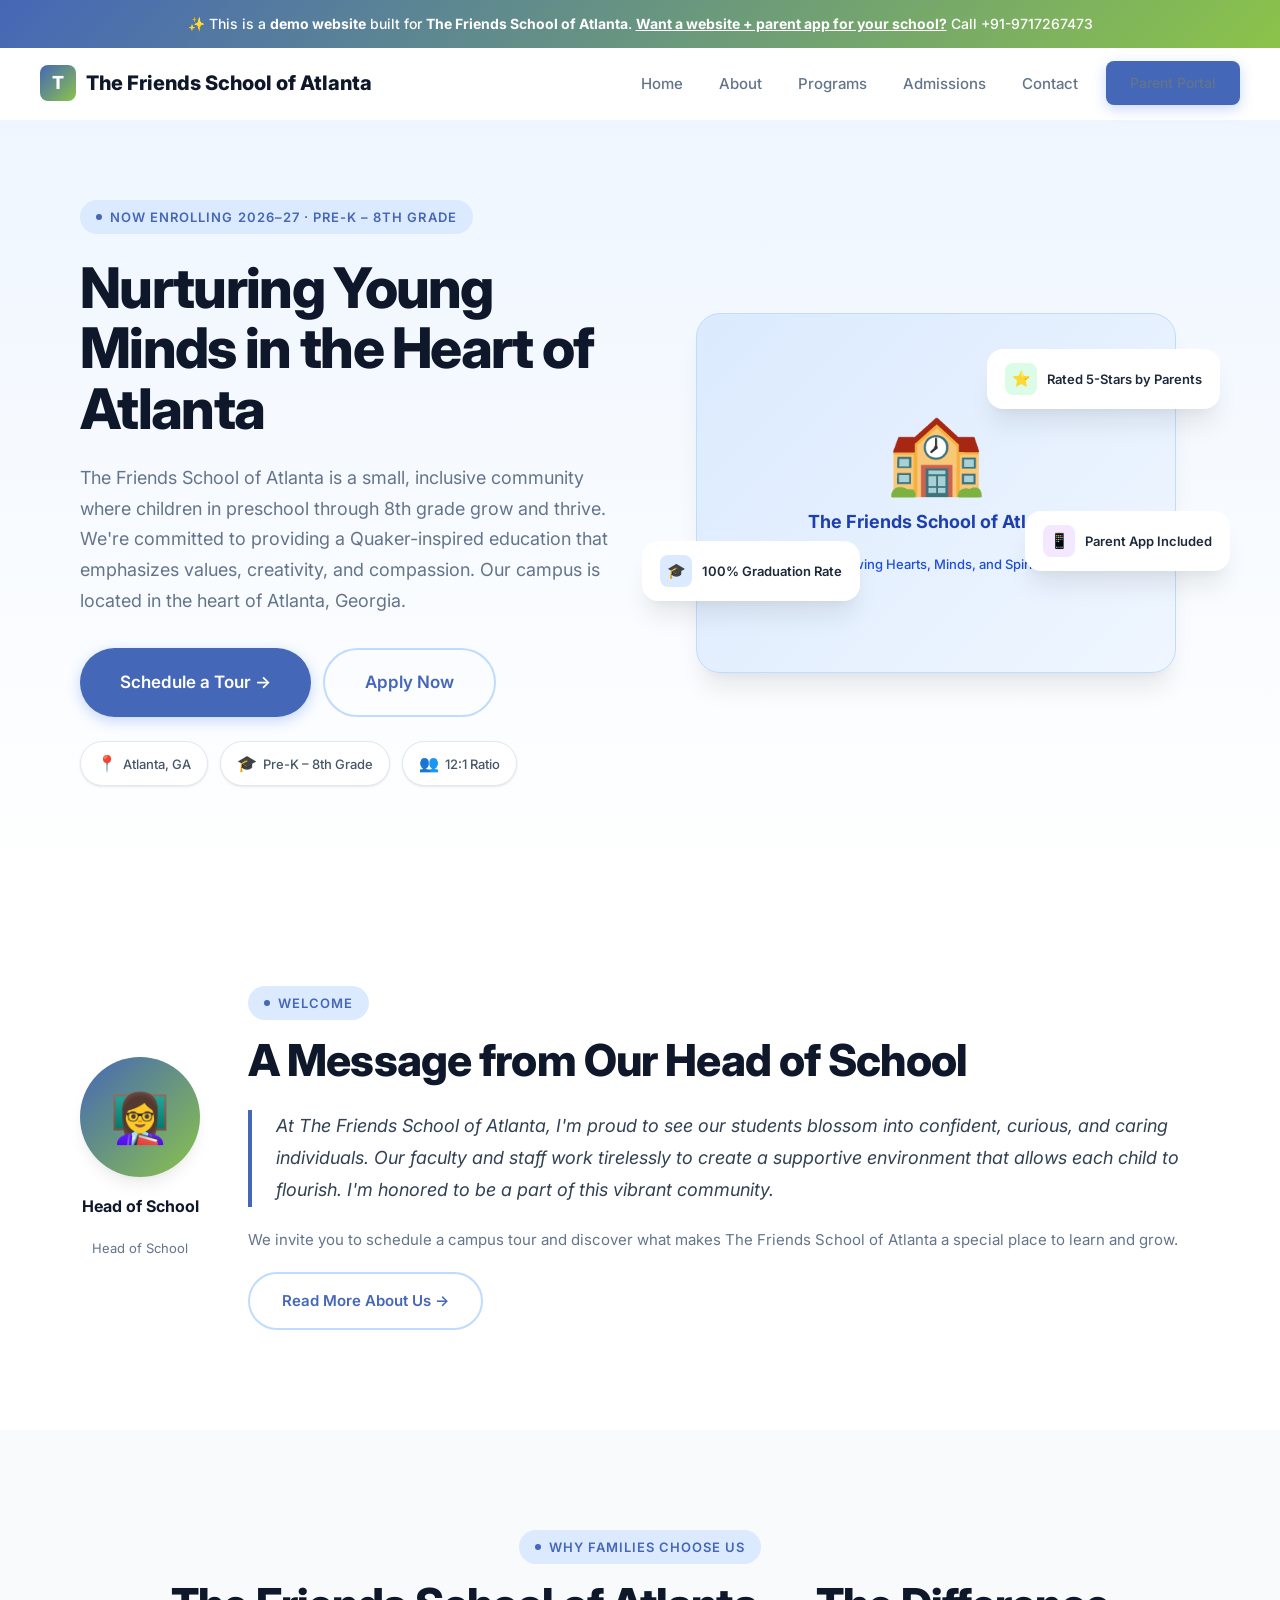
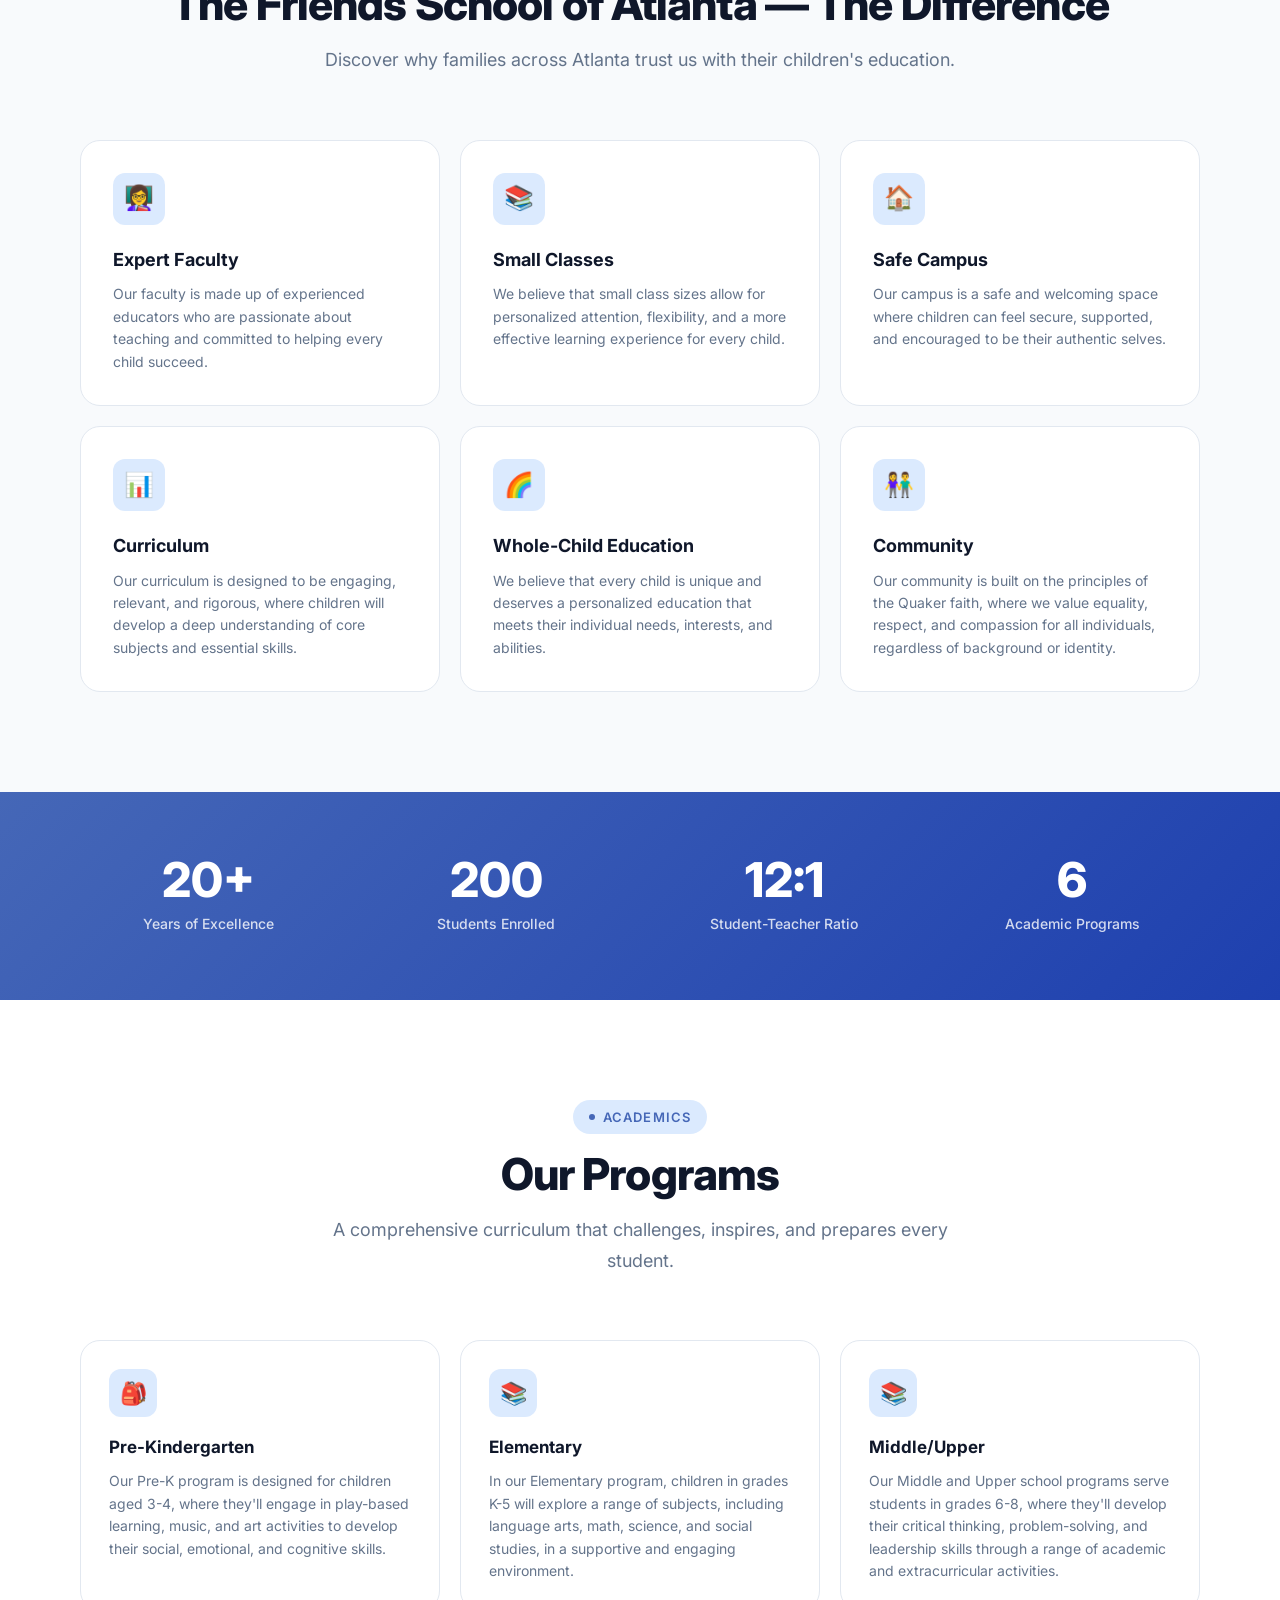
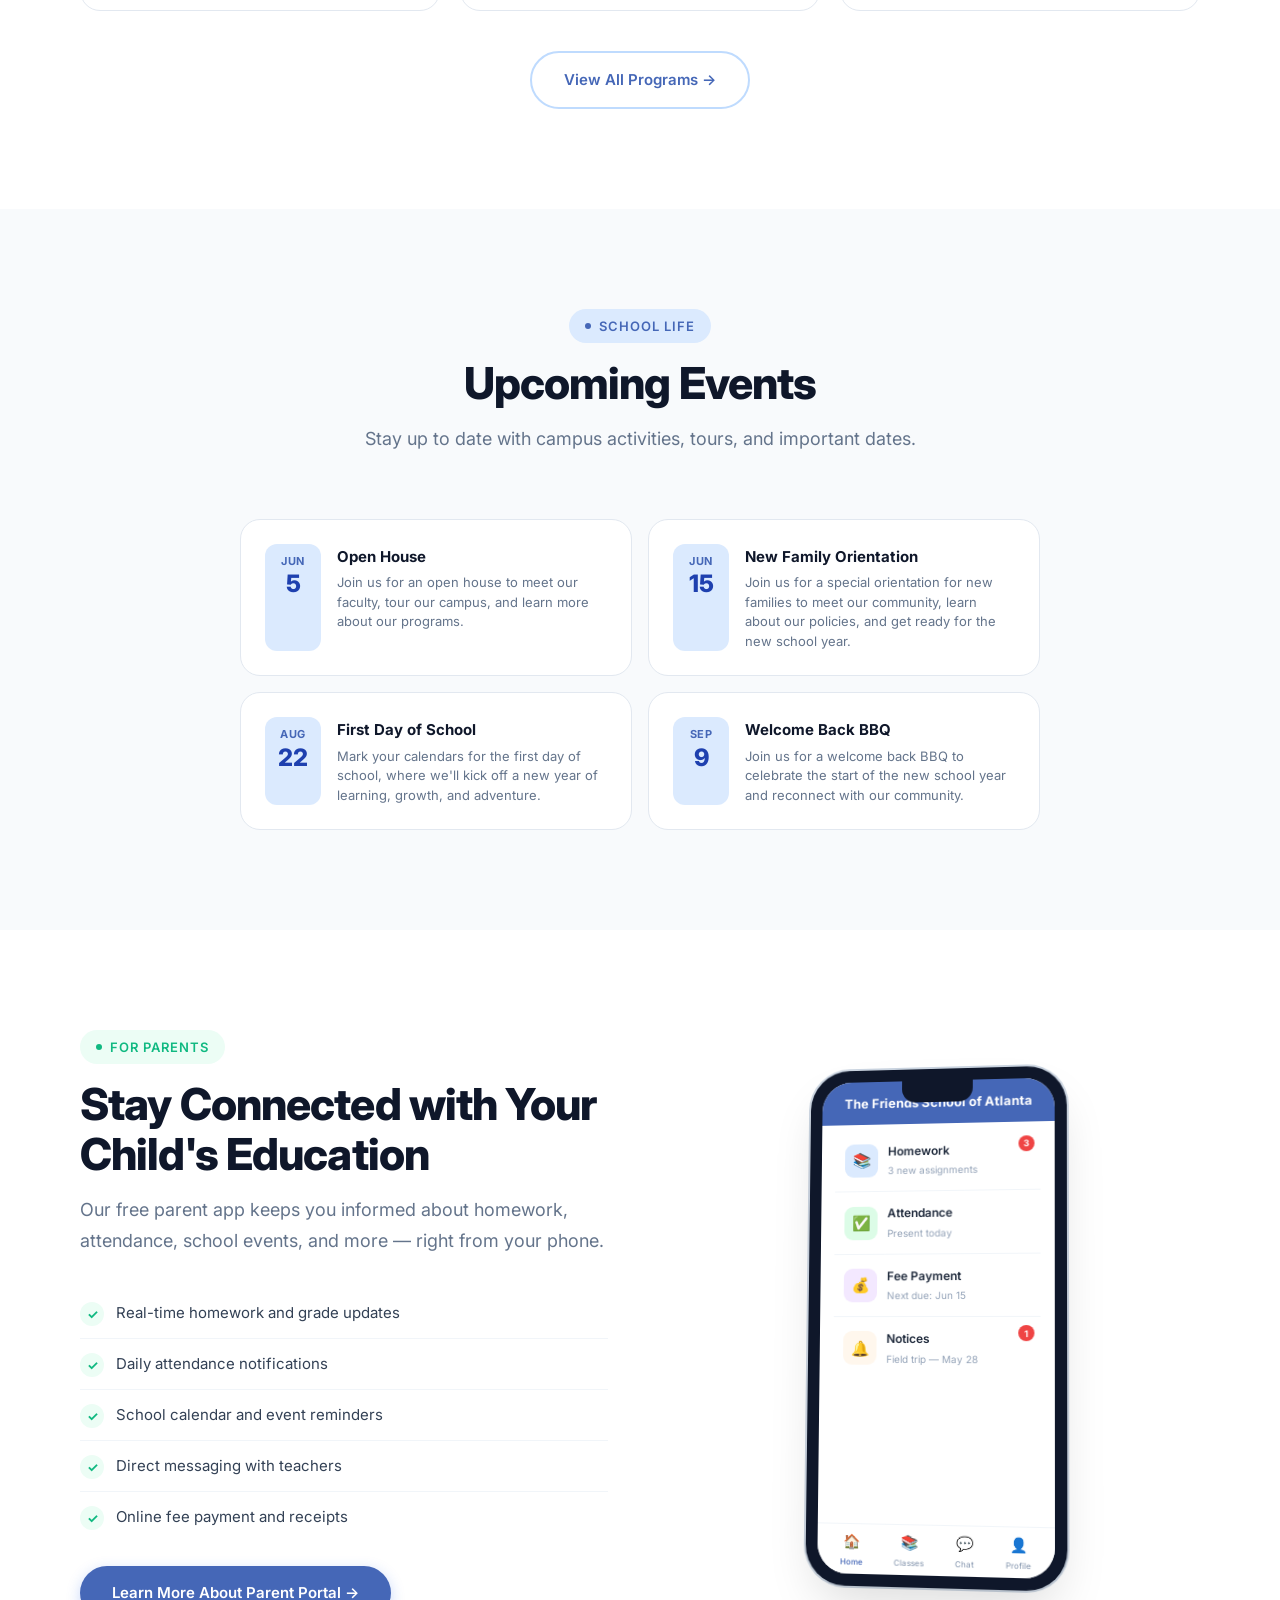
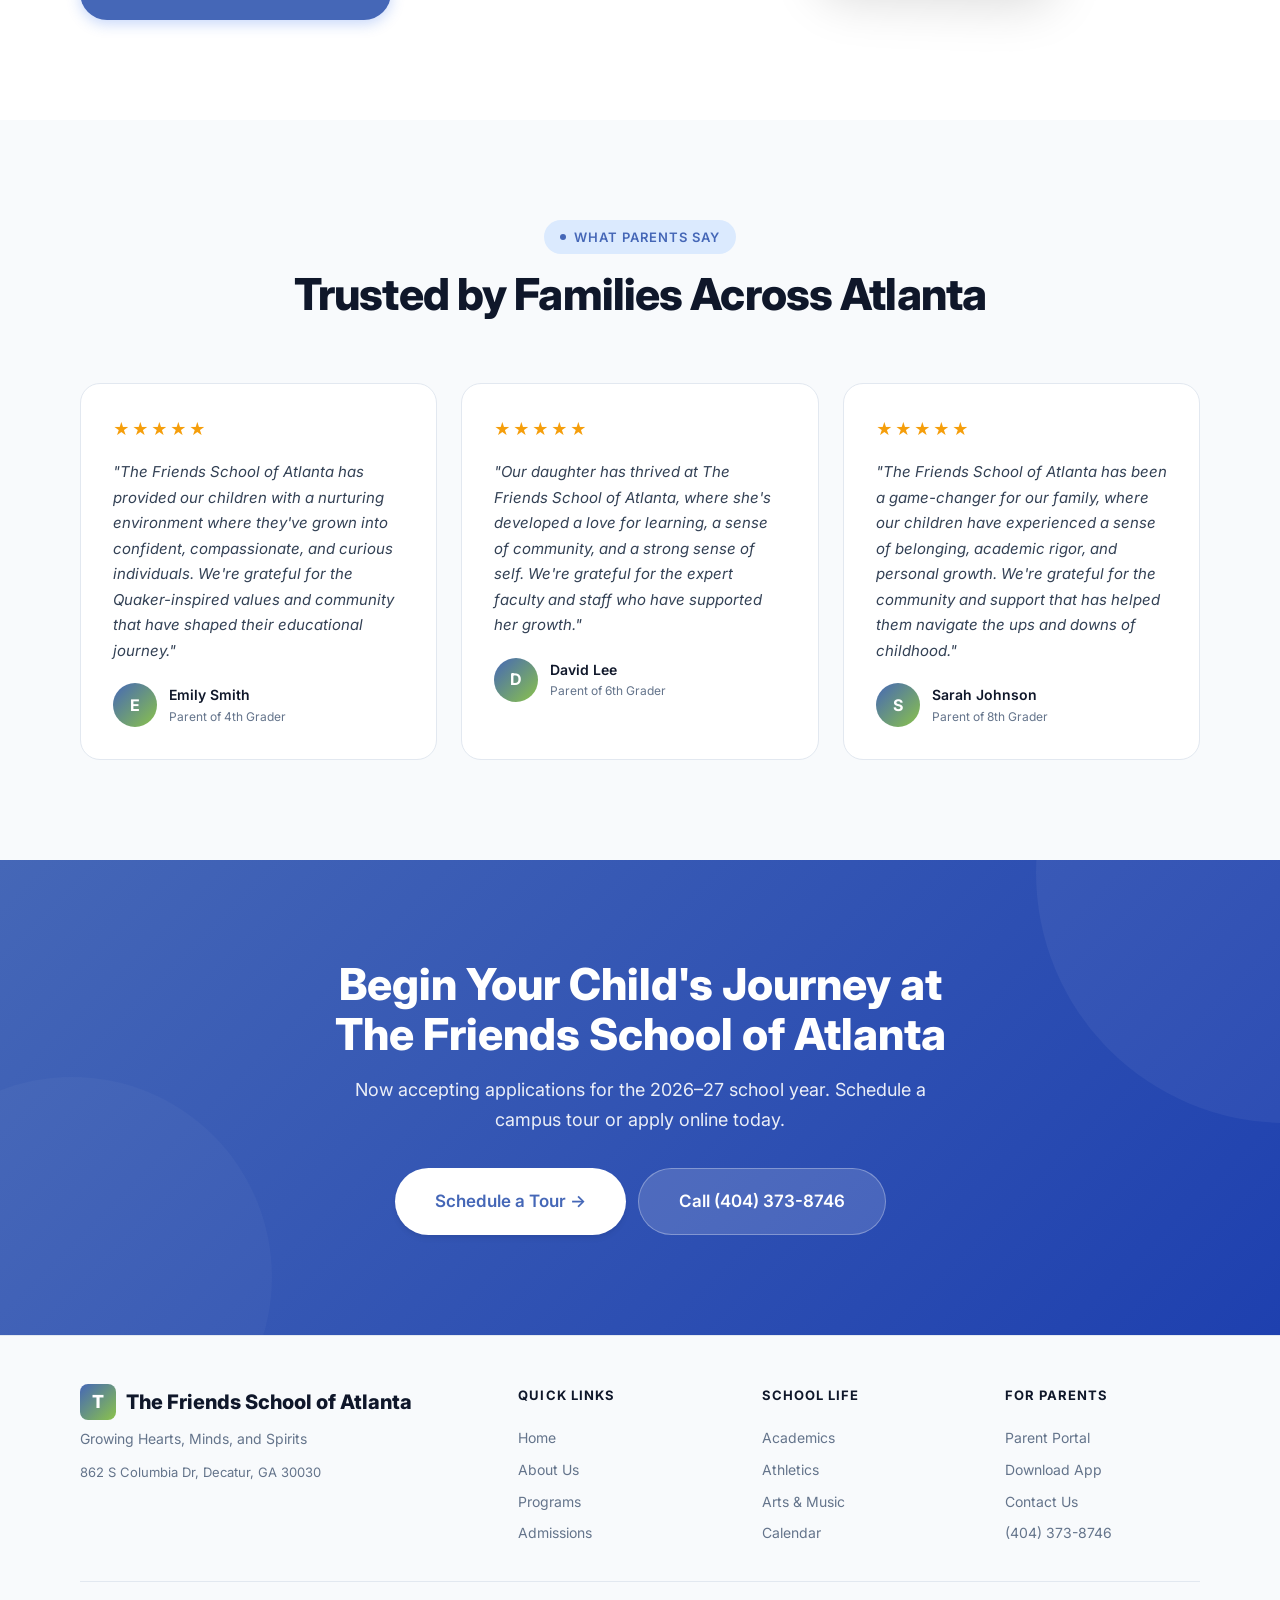
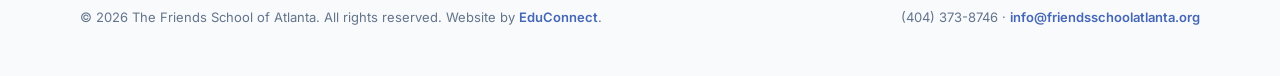
==== commit 9da38efa: "Initial demo site for The Friends School of Atlanta" ====
--- a/index.html
+++ b/index.html
@@ -25,8 +25,8 @@
 <section class="hero"><div class="container"><div class="hero-inner">
   <div class="hero-content">
     <div class="badge animate-on-scroll mb-6">Now Enrolling 2026–27 · Pre-K – 8th Grade</div>
-    <h1 class="heading-xl animate-on-scroll mb-6">Nurturing Faith, Fostering Growth in Atlanta's Heart</h1>
-    <p class="text-lg text-muted animate-on-scroll mb-8">At The Friends School of Atlanta, we welcome students from Pre-Kindergarten to 8th grade in a supportive community that values academic excellence, spiritual growth, and social responsibility. Our small class sizes and experienced teachers create a personalized learning environment that helps each child thrive. We are a Quaker school, deeply rooted in the principles of equality, integrity, and compassion.</p>
+    <h1 class="heading-xl animate-on-scroll mb-6">Nurturing Young Minds in the Heart of Atlanta</h1>
+    <p class="text-lg text-muted animate-on-scroll mb-8">The Friends School of Atlanta is a small, inclusive community where children in preschool through 8th grade grow and thrive. We're committed to providing a Quaker-inspired education that emphasizes values, creativity, and compassion. Our campus is located in the heart of Atlanta, Georgia.</p>
     <div class="hero-actions animate-on-scroll">
       <a href="/admissions.html" class="btn btn-primary btn-lg">Schedule a Tour →</a>
       <a href="/admissions.html" class="btn btn-outline btn-lg">Apply Now</a>
@@ -39,7 +39,7 @@
   </div>
   <div class="hero-visual animate-on-scroll">
     <div class="school-illustration"><div class="school-illustration-inner">
-      <div class="school-building">🏫</div><h3>The Friends School of Atlanta</h3><p>Education for a Life of Purpose and Service</p>
+      <div class="school-building">🏫</div><h3>The Friends School of Atlanta</h3><p>Growing Hearts, Minds, and Spirits</p>
     </div></div>
     <div class="float-card card-1"><div class="fc-icon green">⭐</div>Rated 5-Stars by Parents</div>
     <div class="float-card card-2"><div class="fc-icon blue">🎓</div>100% Graduation Rate</div>
@@ -55,7 +55,7 @@
   <div class="welcome-text animate-on-scroll">
     <div class="badge mb-4">Welcome</div>
     <h2 class="heading-lg mb-6">A Message from Our Head of School</h2>
-    <blockquote>As Head of School, I am proud to lead a community that is dedicated to helping each child discover their unique gifts and talents. Our school is a place where children can grow, learn, and flourish in a supportive and inclusive environment. I am grateful to be a part of this special community.</blockquote>
+    <blockquote>At The Friends School of Atlanta, I'm proud to see our students blossom into confident, curious, and caring individuals. Our faculty and staff work tirelessly to create a supportive environment that allows each child to flourish. I'm honored to be a part of this vibrant community.</blockquote>
     <p>We invite you to schedule a campus tour and discover what makes The Friends School of Atlanta a special place to learn and grow.</p>
     <a href="/about.html" class="btn btn-outline" style="margin-top:20px">Read More About Us →</a>
   </div>
@@ -69,22 +69,22 @@
   </div>
   <div class="features-grid">
       <div class="feature-card animate-on-scroll stagger-1">
-        <div class="feature-icon">👩‍🏫</div><h3>Expert Faculty</h3><p>Our experienced teachers and staff are dedicated to providing a high-quality education that addresses the intellectual, emotional, and social needs of each child.</p>
+        <div class="feature-icon">👩‍🏫</div><h3>Expert Faculty</h3><p>Our faculty is made up of experienced educators who are passionate about teaching and committed to helping every child succeed.</p>
       </div>
       <div class="feature-card animate-on-scroll stagger-2">
-        <div class="feature-icon">📚</div><h3>Small Class Sizes</h3><p>Our small class sizes allow for personalized attention and a supportive learning environment that fosters deep understanding and academic excellence.</p>
+        <div class="feature-icon">📚</div><h3>Small Classes</h3><p>We believe that small class sizes allow for personalized attention, flexibility, and a more effective learning experience for every child.</p>
       </div>
       <div class="feature-card animate-on-scroll stagger-3">
-        <div class="feature-icon">🏠</div><h3>Safe Campus</h3><p>Our secure and well-maintained campus provides a safe and welcoming space for students to learn and grow.</p>
+        <div class="feature-icon">🏠</div><h3>Safe Campus</h3><p>Our campus is a safe and welcoming space where children can feel secure, supported, and encouraged to be their authentic selves.</p>
       </div>
       <div class="feature-card animate-on-scroll stagger-4">
-        <div class="feature-icon">📊</div><h3>Curriculum</h3><p>Our rigorous and engaging curriculum is designed to meet the needs of each child and prepare them for success in high school and beyond.</p>
+        <div class="feature-icon">📊</div><h3>Curriculum</h3><p>Our curriculum is designed to be engaging, relevant, and rigorous, where children will develop a deep understanding of core subjects and essential skills.</p>
       </div>
       <div class="feature-card animate-on-scroll stagger-5">
-        <div class="feature-icon">🌈</div><h3>Whole-Child Approach</h3><p>We believe in a holistic approach to education that addresses the intellectual, emotional, and social needs of each child.</p>
+        <div class="feature-icon">🌈</div><h3>Whole-Child Education</h3><p>We believe that every child is unique and deserves a personalized education that meets their individual needs, interests, and abilities.</p>
       </div>
       <div class="feature-card animate-on-scroll stagger-6">
-        <div class="feature-icon">🤝</div><h3>Community</h3><p>Our school community values kindness, empathy, and understanding, and provides a supportive and inclusive environment for students to grow and thrive.</p>
+        <div class="feature-icon">👫</div><h3>Community</h3><p>Our community is built on the principles of the Quaker faith, where we value equality, respect, and compassion for all individuals, regardless of background or identity.</p>
       </div></div>
 </div></section>
 
@@ -103,13 +103,13 @@
   </div>
   <div class="programs-grid">
       <div class="program-card animate-on-scroll stagger-1">
-        <div class="program-icon">🎒</div><h3>Pre-Kindergarten</h3><p>Our Pre-Kindergarten program is designed for children who are 3-4 years old and provides a play-based introduction to learning. Our experienced teachers use a variety of activities and games to help children develop important skills, such as socialization, language, and fine motor skills.</p>
+        <div class="program-icon">🎒</div><h3>Pre-Kindergarten</h3><p>Our Pre-K program is designed for children aged 3-4, where they'll engage in play-based learning, music, and art activities to develop their social, emotional, and cognitive skills.</p>
       </div>
       <div class="program-card animate-on-scroll stagger-2">
-        <div class="program-icon">📚</div><h3>Elementary</h3><p>Our Elementary program serves students in grades K-5 and provides a rigorous and engaging education that addresses the intellectual, emotional, and social needs of each child. Our experienced teachers use a variety of teaching methods to engage students and promote deep understanding.</p>
+        <div class="program-icon">📚</div><h3>Elementary</h3><p>In our Elementary program, children in grades K-5 will explore a range of subjects, including language arts, math, science, and social studies, in a supportive and engaging environment.</p>
       </div>
       <div class="program-card animate-on-scroll stagger-3">
-        <div class="program-icon">📚</div><h3>Middle/Upper</h3><p>Our Middle/Upper program serves students in grades 6-8 and provides a challenging and supportive education that prepares students for high school and beyond. Our experienced teachers use a variety of teaching methods to engage students and promote deep understanding.</p>
+        <div class="program-icon">📚</div><h3>Middle/Upper</h3><p>Our Middle and Upper school programs serve students in grades 6-8, where they'll develop their critical thinking, problem-solving, and leadership skills through a range of academic and extracurricular activities.</p>
       </div></div>
   <div class="text-center animate-on-scroll" style="margin-top:40px"><a href="/programs.html" class="btn btn-outline">View All Programs →</a></div>
 </div></section>
@@ -122,16 +122,16 @@
   </div>
   <div class="events-grid"><div class="event-card animate-on-scroll stagger-1">
         <div class="event-date"><div class="month">Jun</div><div class="day">5</div></div>
-        <div class="event-info"><h4>Open House</h4><p>Join us for our annual Open House to learn more about our school and meet our teachers and staff.</p></div>
+        <div class="event-info"><h4>Open House</h4><p>Join us for an open house to meet our faculty, tour our campus, and learn more about our programs.</p></div>
       </div><div class="event-card animate-on-scroll stagger-2">
-        <div class="event-date"><div class="month">Aug</div><div class="day">10</div></div>
-        <div class="event-info"><h4>First Day of School</h4><p>We can't wait to welcome our students back to school for another exciting year of learning and growth.</p></div>
+        <div class="event-date"><div class="month">Jun</div><div class="day">15</div></div>
+        <div class="event-info"><h4>New Family Orientation</h4><p>Join us for a special orientation for new families to meet our community, learn about our policies, and get ready for the new school year.</p></div>
       </div><div class="event-card animate-on-scroll stagger-3">
-        <div class="event-date"><div class="month">Sep</div><div class="day">15</div></div>
-        <div class="event-info"><h4>Family Picnic</h4><p>Join us for a fun afternoon of food, games, and community at our annual Family Picnic.</p></div>
+        <div class="event-date"><div class="month">Aug</div><div class="day">22</div></div>
+        <div class="event-info"><h4>First Day of School</h4><p>Mark your calendars for the first day of school, where we'll kick off a new year of learning, growth, and adventure.</p></div>
       </div><div class="event-card animate-on-scroll stagger-4">
-        <div class="event-date"><div class="month">Oct</div><div class="day">20</div></div>
-        <div class="event-info"><h4>Fall Festival</h4><p>Come and celebrate the harvest season with us at our annual Fall Festival.</p></div>
+        <div class="event-date"><div class="month">Sep</div><div class="day">9</div></div>
+        <div class="event-info"><h4>Welcome Back BBQ</h4><p>Join us for a welcome back BBQ to celebrate the start of the new school year and reconnect with our community.</p></div>
       </div></div>
 </div></section>
 
@@ -176,21 +176,21 @@
   <div class="testimonials-grid">
       <div class="testimonial-card animate-on-scroll stagger-1">
         <div class="stars"><span class="star">★</span><span class="star">★</span><span class="star">★</span><span class="star">★</span><span class="star">★</span></div>
-        <p class="testimonial-text">"The Friends School of Atlanta has been a game-changer for our family. Our child has thrived in a supportive and inclusive environment that values academic excellence and social responsibility."</p>
-        <div class="testimonial-author"><div class="author-avatar">S</div>
-        <div class="author-info"><div class="author-name">Sarah Johnson</div><div class="author-role">Parent of 4th Grader</div></div></div>
+        <p class="testimonial-text">"The Friends School of Atlanta has provided our children with a nurturing environment where they've grown into confident, compassionate, and curious individuals. We're grateful for the Quaker-inspired values and community that have shaped their educational journey."</p>
+        <div class="testimonial-author"><div class="author-avatar">E</div>
+        <div class="author-info"><div class="author-name">Emily Smith</div><div class="author-role">Parent of 4th Grader</div></div></div>
       </div>
       <div class="testimonial-card animate-on-scroll stagger-2">
         <div class="stars"><span class="star">★</span><span class="star">★</span><span class="star">★</span><span class="star">★</span><span class="star">★</span></div>
-        <p class="testimonial-text">"We were blown away by the warmth and welcome we received from the school community. Our child has made lifelong friends and has grown into a confident and compassionate individual."</p>
-        <div class="testimonial-author"><div class="author-avatar">M</div>
-        <div class="author-info"><div class="author-name">Michael Davis</div><div class="author-role">Parent of 7th Grader</div></div></div>
+        <p class="testimonial-text">"Our daughter has thrived at The Friends School of Atlanta, where she's developed a love for learning, a sense of community, and a strong sense of self. We're grateful for the expert faculty and staff who have supported her growth."</p>
+        <div class="testimonial-author"><div class="author-avatar">D</div>
+        <div class="author-info"><div class="author-name">David Lee</div><div class="author-role">Parent of 6th Grader</div></div></div>
       </div>
       <div class="testimonial-card animate-on-scroll stagger-3">
         <div class="stars"><span class="star">★</span><span class="star">★</span><span class="star">★</span><span class="star">★</span><span class="star">★</span></div>
-        <p class="testimonial-text">"The Friends School of Atlanta is more than just a school - it's a community that values kindness, empathy, and understanding. Our child feels seen and heard in a way that has been transformative for our whole family."</p>
-        <div class="testimonial-author"><div class="author-avatar">E</div>
-        <div class="author-info"><div class="author-name">Emily Chen</div><div class="author-role">Parent of Kindergartener</div></div></div>
+        <p class="testimonial-text">"The Friends School of Atlanta has been a game-changer for our family, where our children have experienced a sense of belonging, academic rigor, and personal growth. We're grateful for the community and support that has helped them navigate the ups and downs of childhood."</p>
+        <div class="testimonial-author"><div class="author-avatar">S</div>
+        <div class="author-info"><div class="author-name">Sarah Johnson</div><div class="author-role">Parent of 8th Grader</div></div></div>
       </div></div>
 </div></section>
 
@@ -207,7 +207,7 @@
     <div class="footer-grid">
       <div class="footer-brand">
         <div class="logo" style="margin-bottom:8px"><span class="logo-icon">T</span>The Friends School of Atlanta</div>
-        <p>Education for a Life of Purpose and Service</p>
+        <p>Growing Hearts, Minds, and Spirits</p>
         <p style="margin-top:12px;font-size:13px">862 S Columbia Dr, Decatur, GA 30030</p>
       </div>
       <div class="footer-col"><h4>Quick Links</h4><a href="/">Home</a><a href="/about.html">About Us</a><a href="/programs.html">Programs</a><a href="/admissions.html">Admissions</a></div>
--- a/styles.css
+++ b/styles.css
@@ -1,8 +1,8 @@
 /* ===== DESIGN SYSTEM — LIGHT PROFESSIONAL ===== */
 :root{
-  --primary:#3498db;--primary-50:#eff6ff;--primary-100:#dbeafe;--primary-200:#bfdbfe;
-  --primary-500:#3498db;--primary-600:#1d4ed8;--primary-700:#1e40af;
-  --secondary:#f1c40f;--accent:#10b981;--accent-50:#ecfdf5;
+  --primary:#4567b7;--primary-50:#eff6ff;--primary-100:#dbeafe;--primary-200:#bfdbfe;
+  --primary-500:#4567b7;--primary-600:#1d4ed8;--primary-700:#1e40af;
+  --secondary:#8bc34a;--accent:#10b981;--accent-50:#ecfdf5;
   --white:#fff;--gray-50:#f8fafc;--gray-100:#f1f5f9;--gray-200:#e2e8f0;--gray-300:#cbd5e1;
   --gray-400:#94a3b8;--gray-500:#64748b;--gray-600:#475569;--gray-700:#334155;
   --gray-800:#1e293b;--gray-900:#0f172a;
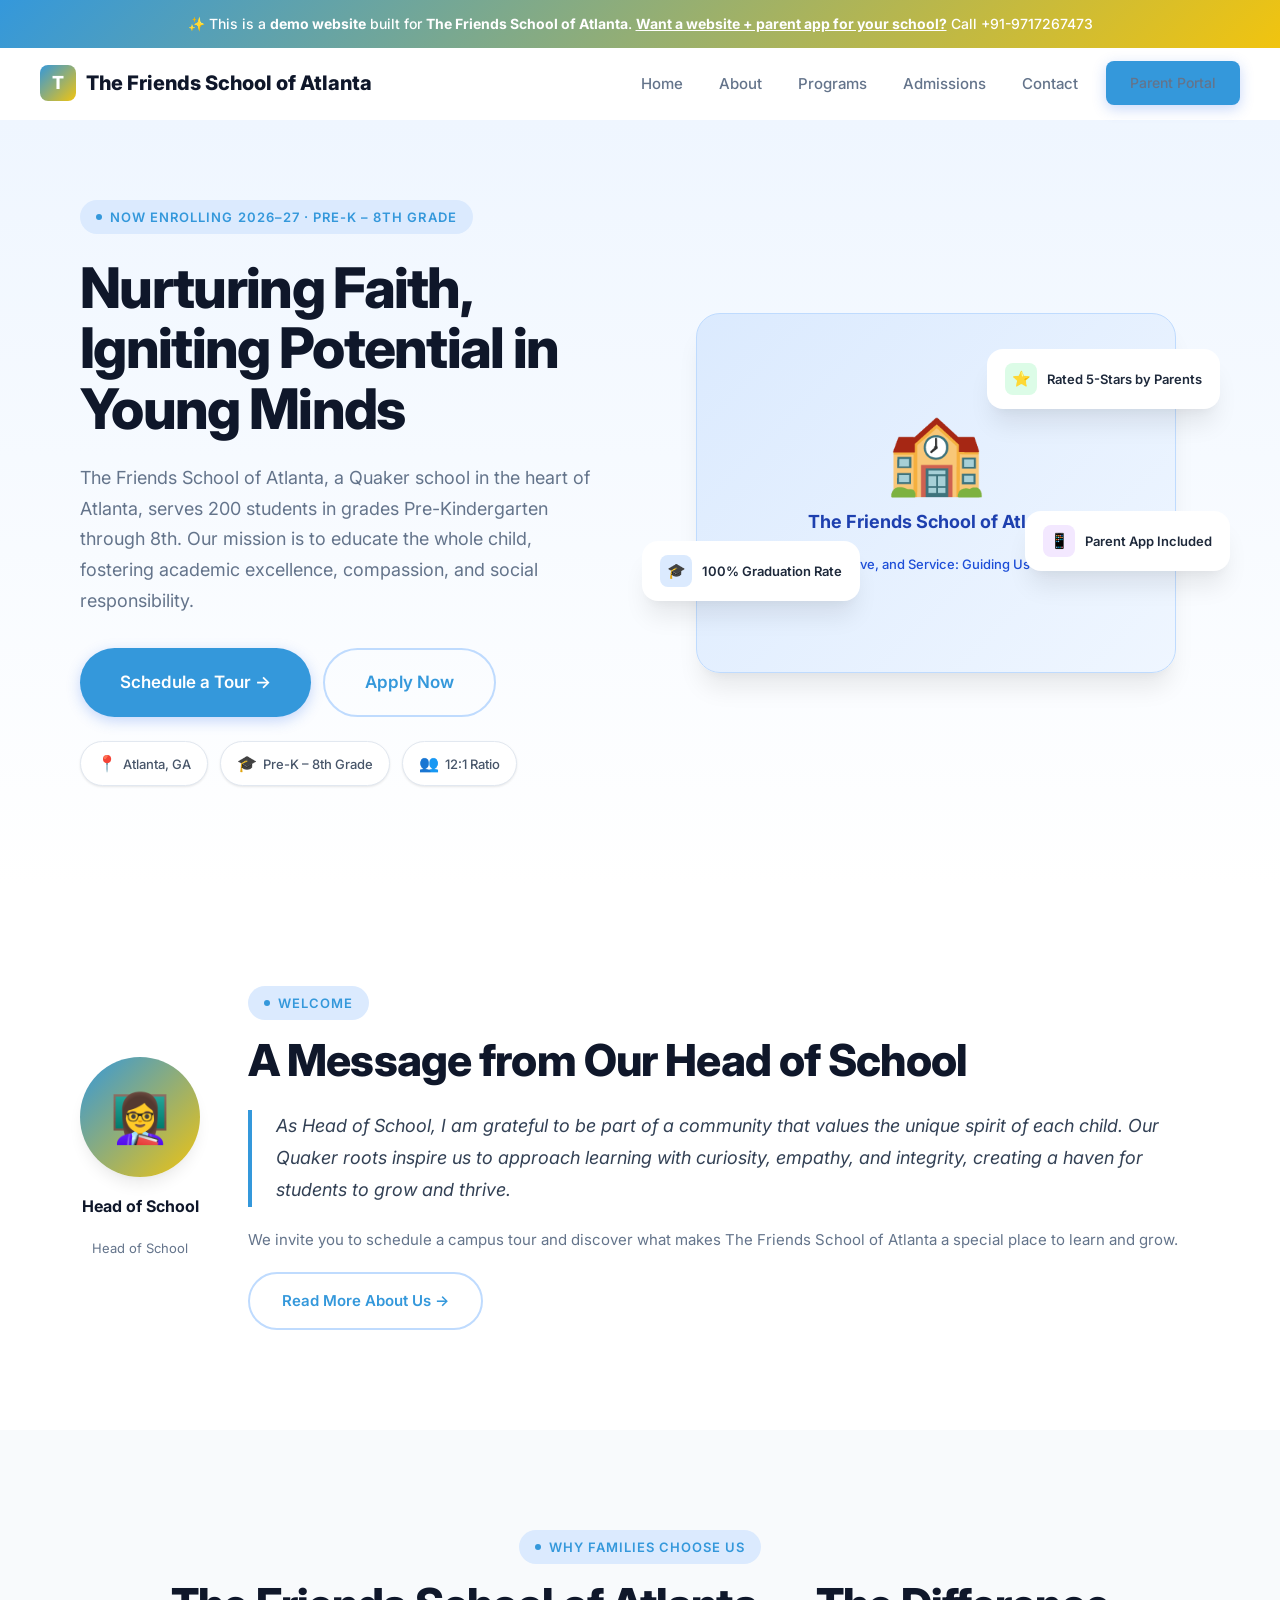
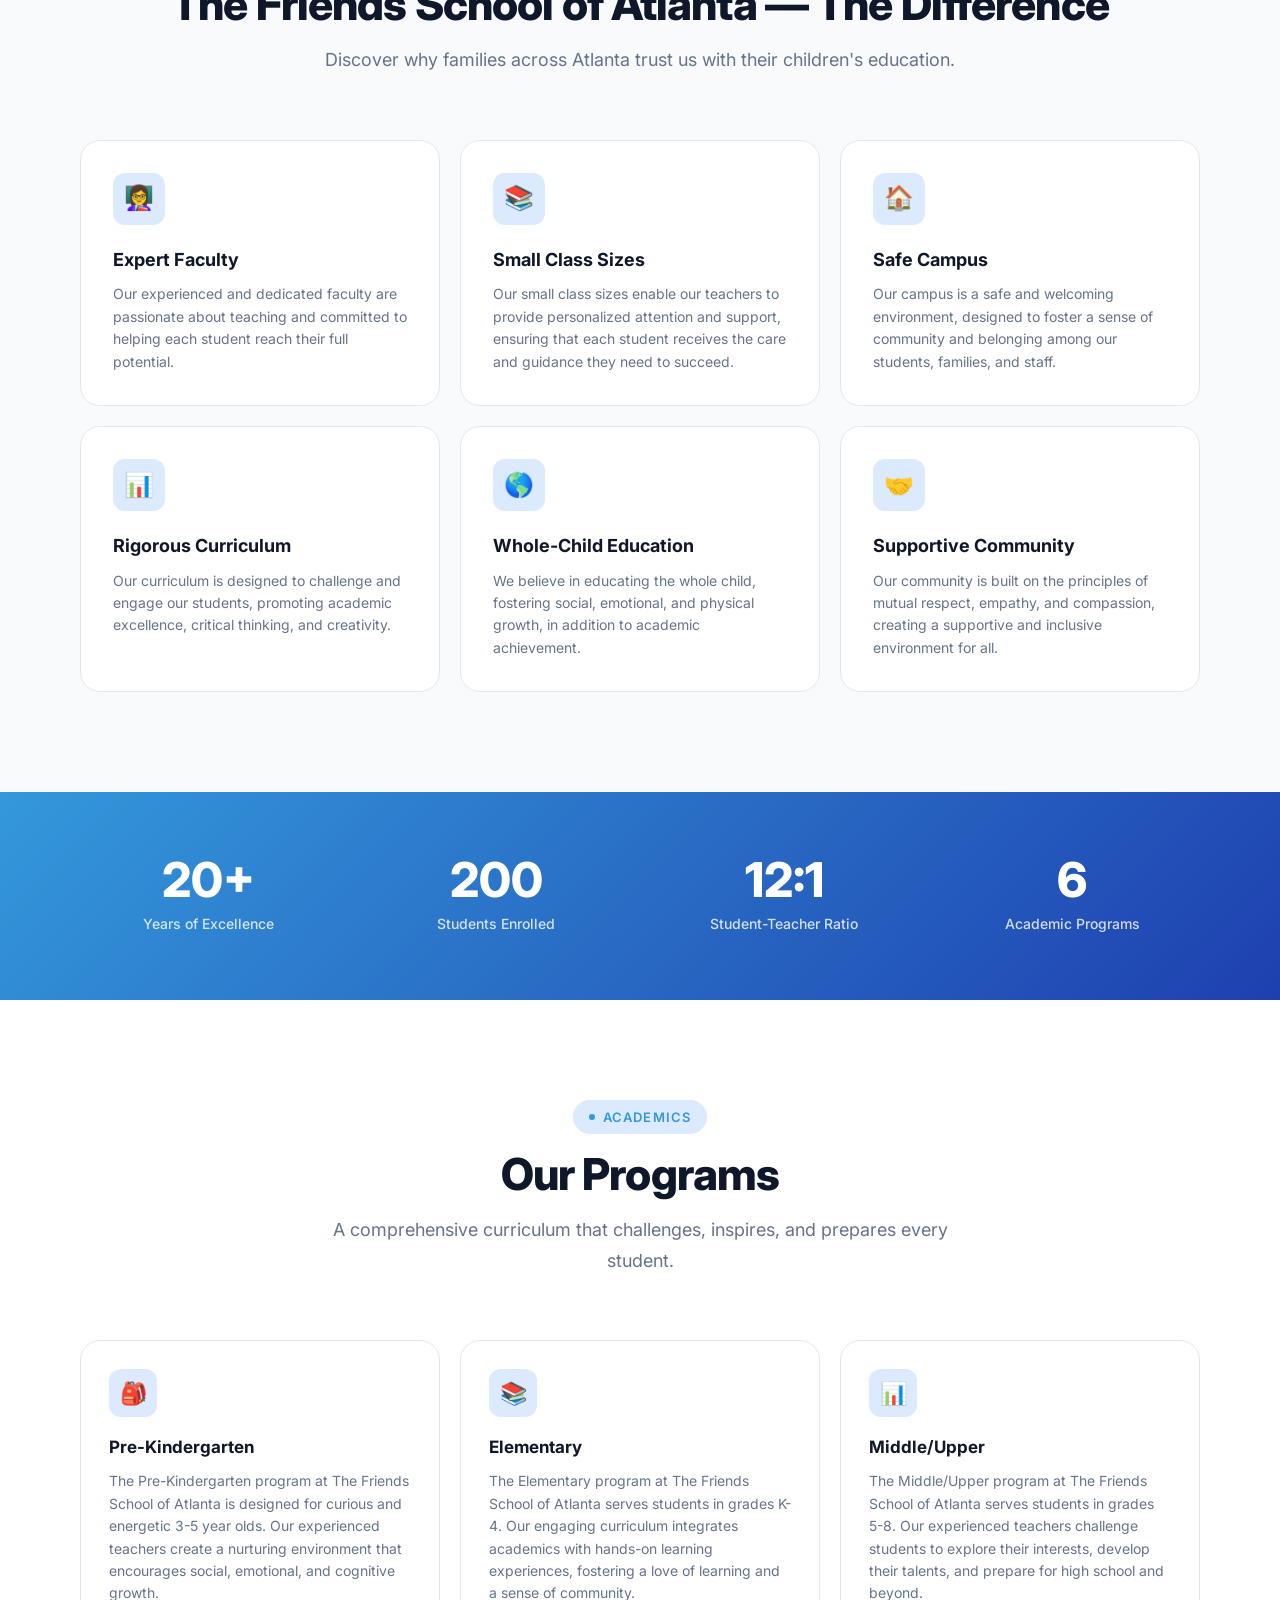
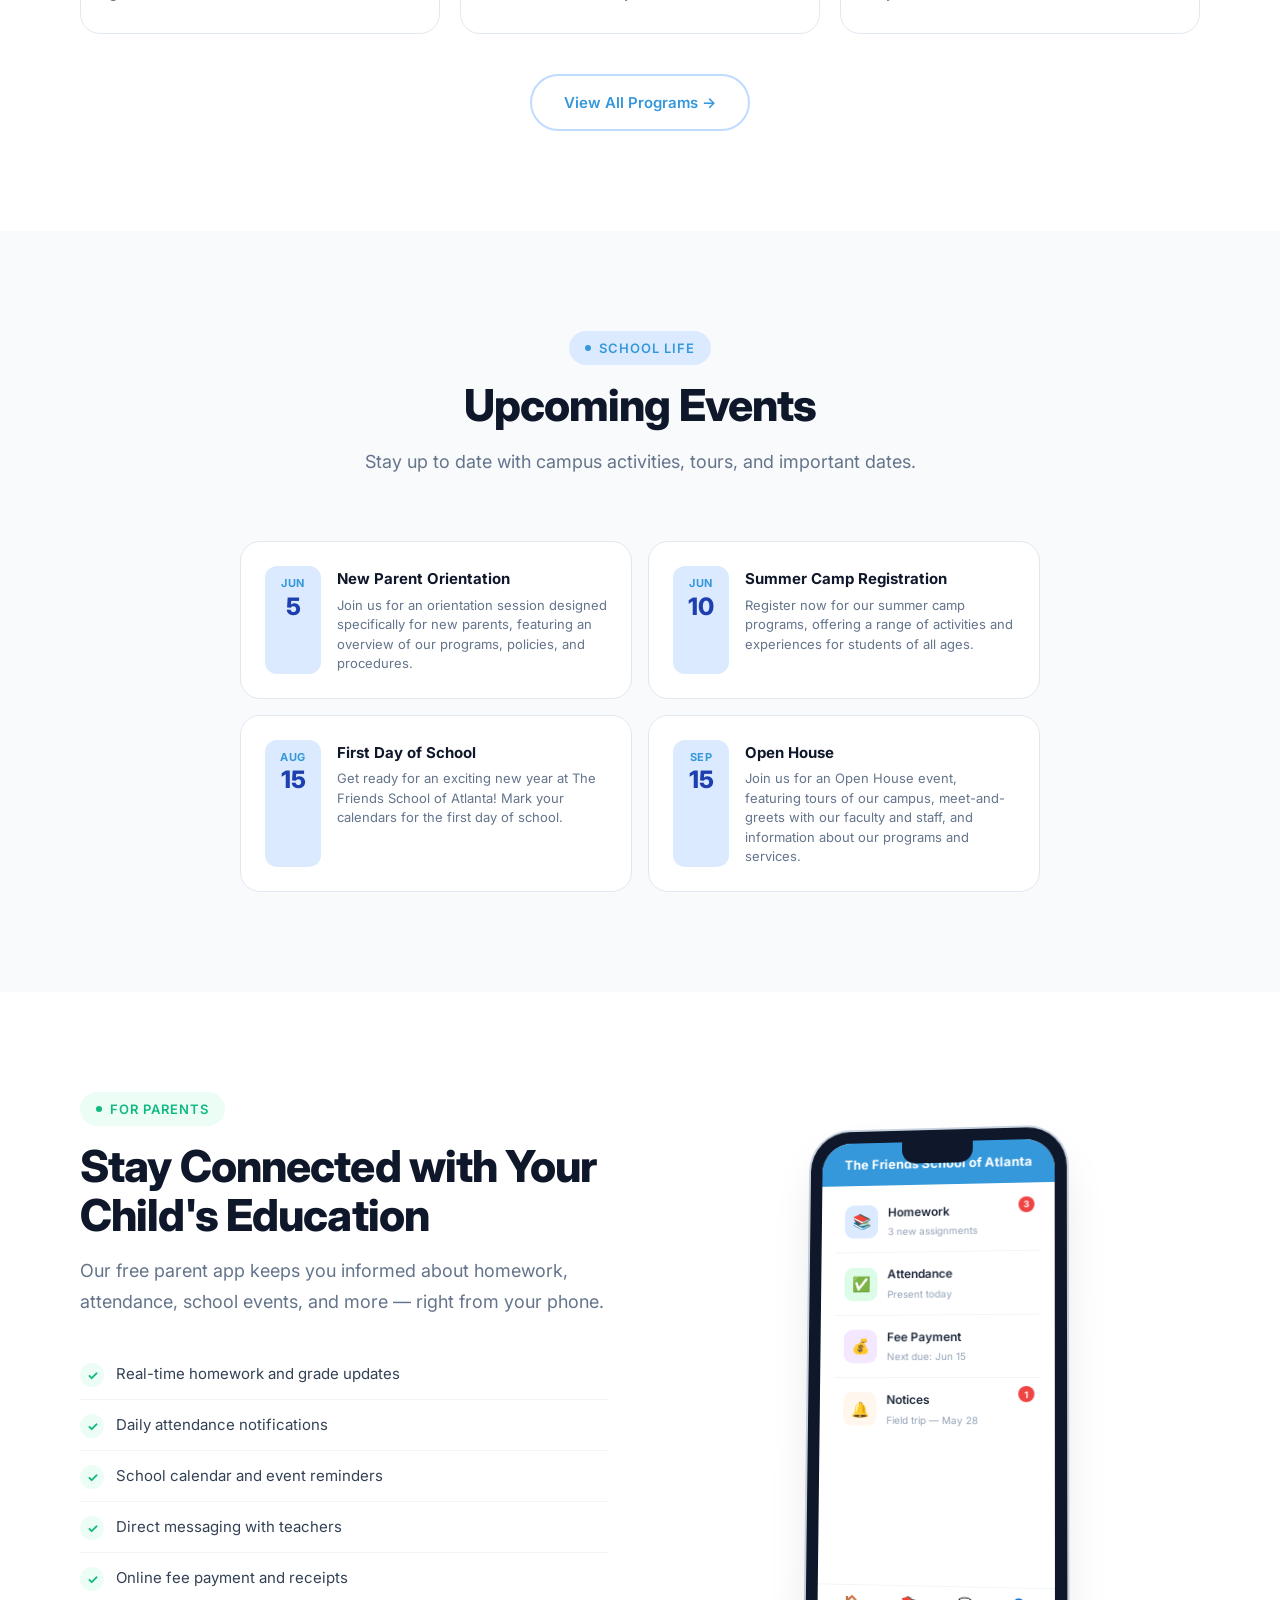
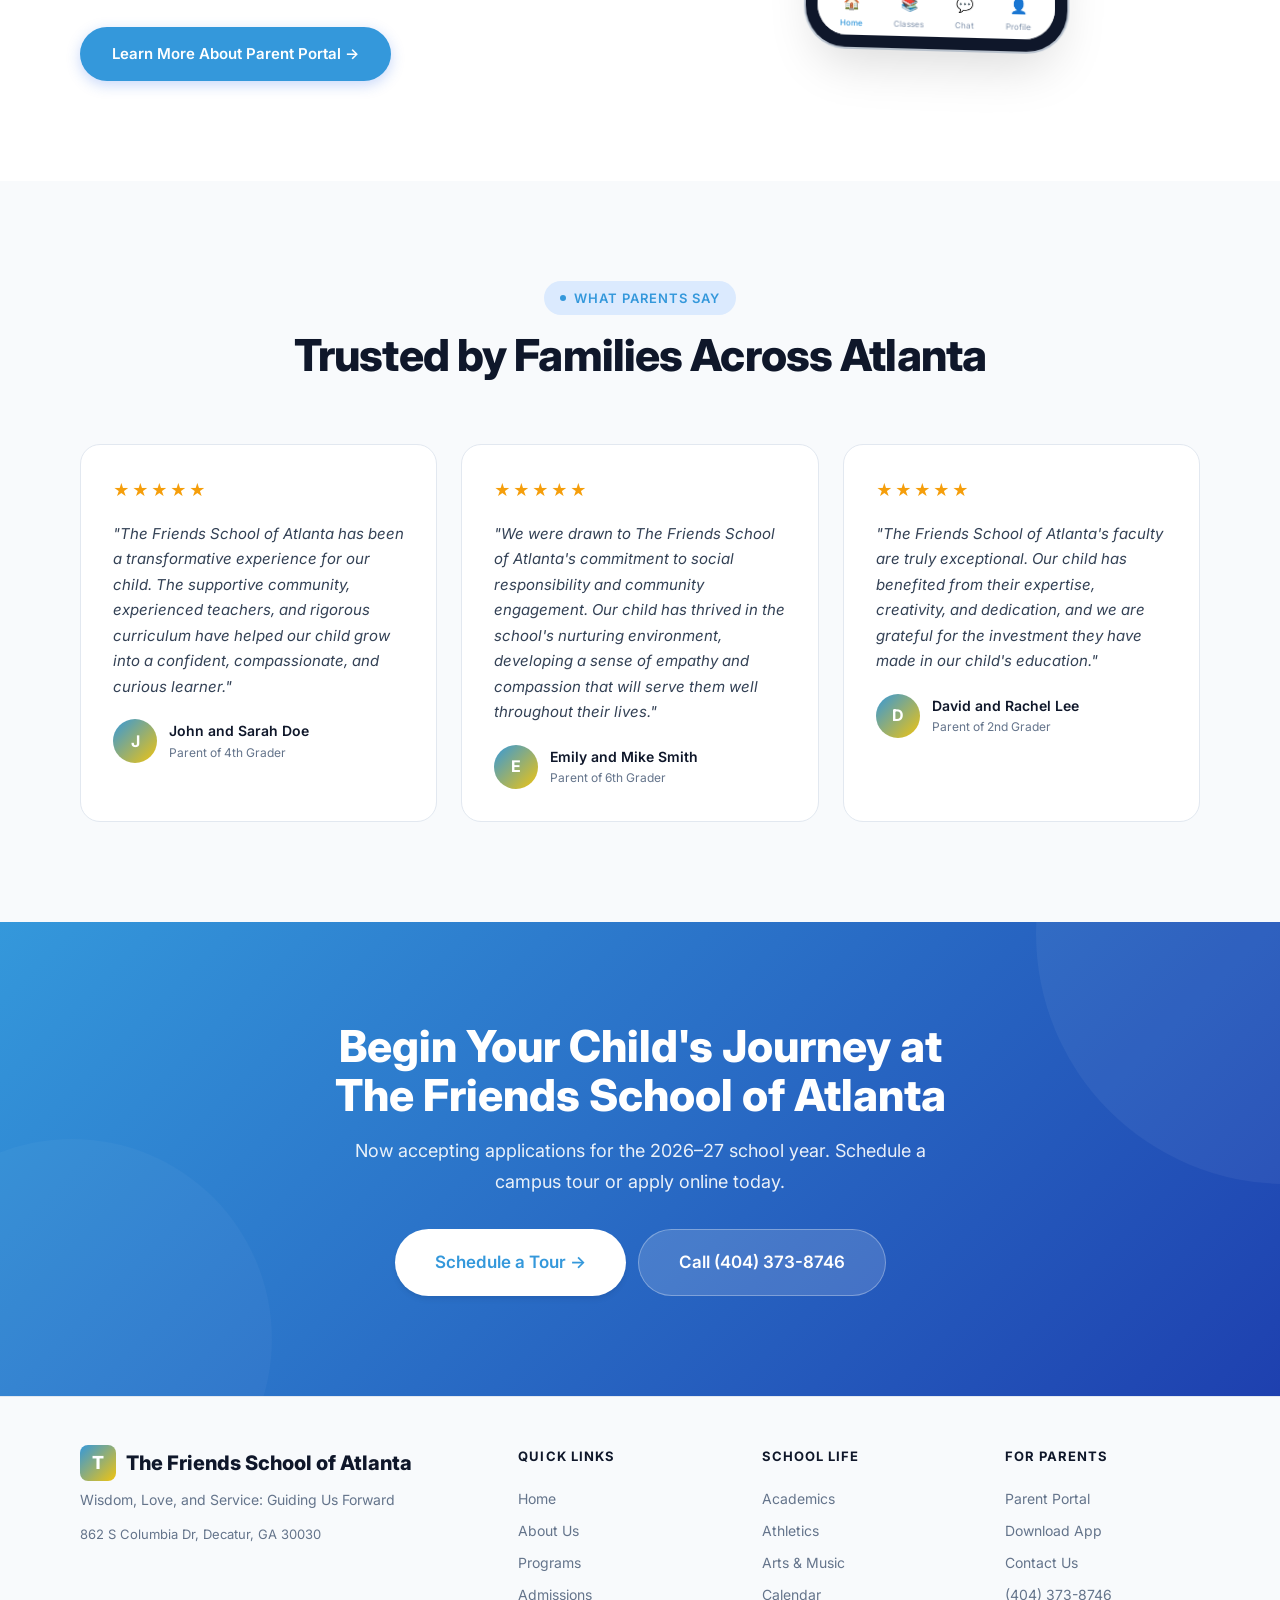
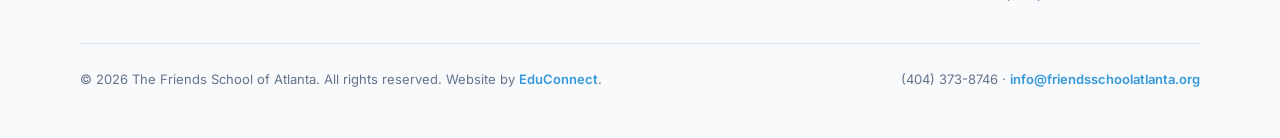
==== commit 55cc5f4b: "Initial demo site for The Friends School of Atlanta" ====
--- a/index.html
+++ b/index.html
@@ -25,8 +25,8 @@
 <section class="hero"><div class="container"><div class="hero-inner">
   <div class="hero-content">
     <div class="badge animate-on-scroll mb-6">Now Enrolling 2026–27 · Pre-K – 8th Grade</div>
-    <h1 class="heading-xl animate-on-scroll mb-6">Nurturing Young Minds in the Heart of Atlanta</h1>
-    <p class="text-lg text-muted animate-on-scroll mb-8">The Friends School of Atlanta is a small, inclusive community where children in preschool through 8th grade grow and thrive. We're committed to providing a Quaker-inspired education that emphasizes values, creativity, and compassion. Our campus is located in the heart of Atlanta, Georgia.</p>
+    <h1 class="heading-xl animate-on-scroll mb-6">Nurturing Faith, Igniting Potential in Young Minds</h1>
+    <p class="text-lg text-muted animate-on-scroll mb-8">The Friends School of Atlanta, a Quaker school in the heart of Atlanta, serves 200 students in grades Pre-Kindergarten through 8th. Our mission is to educate the whole child, fostering academic excellence, compassion, and social responsibility.</p>
     <div class="hero-actions animate-on-scroll">
       <a href="/admissions.html" class="btn btn-primary btn-lg">Schedule a Tour →</a>
       <a href="/admissions.html" class="btn btn-outline btn-lg">Apply Now</a>
@@ -39,7 +39,7 @@
   </div>
   <div class="hero-visual animate-on-scroll">
     <div class="school-illustration"><div class="school-illustration-inner">
-      <div class="school-building">🏫</div><h3>The Friends School of Atlanta</h3><p>Growing Hearts, Minds, and Spirits</p>
+      <div class="school-building">🏫</div><h3>The Friends School of Atlanta</h3><p>Wisdom, Love, and Service: Guiding Us Forward</p>
     </div></div>
     <div class="float-card card-1"><div class="fc-icon green">⭐</div>Rated 5-Stars by Parents</div>
     <div class="float-card card-2"><div class="fc-icon blue">🎓</div>100% Graduation Rate</div>
@@ -55,7 +55,7 @@
   <div class="welcome-text animate-on-scroll">
     <div class="badge mb-4">Welcome</div>
     <h2 class="heading-lg mb-6">A Message from Our Head of School</h2>
-    <blockquote>At The Friends School of Atlanta, I'm proud to see our students blossom into confident, curious, and caring individuals. Our faculty and staff work tirelessly to create a supportive environment that allows each child to flourish. I'm honored to be a part of this vibrant community.</blockquote>
+    <blockquote>As Head of School, I am grateful to be part of a community that values the unique spirit of each child. Our Quaker roots inspire us to approach learning with curiosity, empathy, and integrity, creating a haven for students to grow and thrive.</blockquote>
     <p>We invite you to schedule a campus tour and discover what makes The Friends School of Atlanta a special place to learn and grow.</p>
     <a href="/about.html" class="btn btn-outline" style="margin-top:20px">Read More About Us →</a>
   </div>
@@ -69,22 +69,22 @@
   </div>
   <div class="features-grid">
       <div class="feature-card animate-on-scroll stagger-1">
-        <div class="feature-icon">👩‍🏫</div><h3>Expert Faculty</h3><p>Our faculty is made up of experienced educators who are passionate about teaching and committed to helping every child succeed.</p>
+        <div class="feature-icon">👩‍🏫</div><h3>Expert Faculty</h3><p>Our experienced and dedicated faculty are passionate about teaching and committed to helping each student reach their full potential.</p>
       </div>
       <div class="feature-card animate-on-scroll stagger-2">
-        <div class="feature-icon">📚</div><h3>Small Classes</h3><p>We believe that small class sizes allow for personalized attention, flexibility, and a more effective learning experience for every child.</p>
+        <div class="feature-icon">📚</div><h3>Small Class Sizes</h3><p>Our small class sizes enable our teachers to provide personalized attention and support, ensuring that each student receives the care and guidance they need to succeed.</p>
       </div>
       <div class="feature-card animate-on-scroll stagger-3">
-        <div class="feature-icon">🏠</div><h3>Safe Campus</h3><p>Our campus is a safe and welcoming space where children can feel secure, supported, and encouraged to be their authentic selves.</p>
+        <div class="feature-icon">🏠</div><h3>Safe Campus</h3><p>Our campus is a safe and welcoming environment, designed to foster a sense of community and belonging among our students, families, and staff.</p>
       </div>
       <div class="feature-card animate-on-scroll stagger-4">
-        <div class="feature-icon">📊</div><h3>Curriculum</h3><p>Our curriculum is designed to be engaging, relevant, and rigorous, where children will develop a deep understanding of core subjects and essential skills.</p>
+        <div class="feature-icon">📊</div><h3>Rigorous Curriculum</h3><p>Our curriculum is designed to challenge and engage our students, promoting academic excellence, critical thinking, and creativity.</p>
       </div>
       <div class="feature-card animate-on-scroll stagger-5">
-        <div class="feature-icon">🌈</div><h3>Whole-Child Education</h3><p>We believe that every child is unique and deserves a personalized education that meets their individual needs, interests, and abilities.</p>
+        <div class="feature-icon">🌎</div><h3>Whole-Child Education</h3><p>We believe in educating the whole child, fostering social, emotional, and physical growth, in addition to academic achievement.</p>
       </div>
       <div class="feature-card animate-on-scroll stagger-6">
-        <div class="feature-icon">👫</div><h3>Community</h3><p>Our community is built on the principles of the Quaker faith, where we value equality, respect, and compassion for all individuals, regardless of background or identity.</p>
+        <div class="feature-icon">🤝</div><h3>Supportive Community</h3><p>Our community is built on the principles of mutual respect, empathy, and compassion, creating a supportive and inclusive environment for all.</p>
       </div></div>
 </div></section>
 
@@ -103,13 +103,13 @@
   </div>
   <div class="programs-grid">
       <div class="program-card animate-on-scroll stagger-1">
-        <div class="program-icon">🎒</div><h3>Pre-Kindergarten</h3><p>Our Pre-K program is designed for children aged 3-4, where they'll engage in play-based learning, music, and art activities to develop their social, emotional, and cognitive skills.</p>
+        <div class="program-icon">🎒</div><h3>Pre-Kindergarten</h3><p>The Pre-Kindergarten program at The Friends School of Atlanta is designed for curious and energetic 3-5 year olds. Our experienced teachers create a nurturing environment that encourages social, emotional, and cognitive growth.</p>
       </div>
       <div class="program-card animate-on-scroll stagger-2">
-        <div class="program-icon">📚</div><h3>Elementary</h3><p>In our Elementary program, children in grades K-5 will explore a range of subjects, including language arts, math, science, and social studies, in a supportive and engaging environment.</p>
+        <div class="program-icon">📚</div><h3>Elementary</h3><p>The Elementary program at The Friends School of Atlanta serves students in grades K-4. Our engaging curriculum integrates academics with hands-on learning experiences, fostering a love of learning and a sense of community.</p>
       </div>
       <div class="program-card animate-on-scroll stagger-3">
-        <div class="program-icon">📚</div><h3>Middle/Upper</h3><p>Our Middle and Upper school programs serve students in grades 6-8, where they'll develop their critical thinking, problem-solving, and leadership skills through a range of academic and extracurricular activities.</p>
+        <div class="program-icon">📊</div><h3>Middle/Upper</h3><p>The Middle/Upper program at The Friends School of Atlanta serves students in grades 5-8. Our experienced teachers challenge students to explore their interests, develop their talents, and prepare for high school and beyond.</p>
       </div></div>
   <div class="text-center animate-on-scroll" style="margin-top:40px"><a href="/programs.html" class="btn btn-outline">View All Programs →</a></div>
 </div></section>
@@ -122,16 +122,16 @@
   </div>
   <div class="events-grid"><div class="event-card animate-on-scroll stagger-1">
         <div class="event-date"><div class="month">Jun</div><div class="day">5</div></div>
-        <div class="event-info"><h4>Open House</h4><p>Join us for an open house to meet our faculty, tour our campus, and learn more about our programs.</p></div>
+        <div class="event-info"><h4>New Parent Orientation</h4><p>Join us for an orientation session designed specifically for new parents, featuring an overview of our programs, policies, and procedures.</p></div>
       </div><div class="event-card animate-on-scroll stagger-2">
-        <div class="event-date"><div class="month">Jun</div><div class="day">15</div></div>
-        <div class="event-info"><h4>New Family Orientation</h4><p>Join us for a special orientation for new families to meet our community, learn about our policies, and get ready for the new school year.</p></div>
+        <div class="event-date"><div class="month">Jun</div><div class="day">10</div></div>
+        <div class="event-info"><h4>Summer Camp Registration</h4><p>Register now for our summer camp programs, offering a range of activities and experiences for students of all ages.</p></div>
       </div><div class="event-card animate-on-scroll stagger-3">
-        <div class="event-date"><div class="month">Aug</div><div class="day">22</div></div>
-        <div class="event-info"><h4>First Day of School</h4><p>Mark your calendars for the first day of school, where we'll kick off a new year of learning, growth, and adventure.</p></div>
+        <div class="event-date"><div class="month">Aug</div><div class="day">15</div></div>
+        <div class="event-info"><h4>First Day of School</h4><p>Get ready for an exciting new year at The Friends School of Atlanta! Mark your calendars for the first day of school.</p></div>
       </div><div class="event-card animate-on-scroll stagger-4">
-        <div class="event-date"><div class="month">Sep</div><div class="day">9</div></div>
-        <div class="event-info"><h4>Welcome Back BBQ</h4><p>Join us for a welcome back BBQ to celebrate the start of the new school year and reconnect with our community.</p></div>
+        <div class="event-date"><div class="month">Sep</div><div class="day">15</div></div>
+        <div class="event-info"><h4>Open House</h4><p>Join us for an Open House event, featuring tours of our campus, meet-and-greets with our faculty and staff, and information about our programs and services.</p></div>
       </div></div>
 </div></section>
 
@@ -176,21 +176,21 @@
   <div class="testimonials-grid">
       <div class="testimonial-card animate-on-scroll stagger-1">
         <div class="stars"><span class="star">★</span><span class="star">★</span><span class="star">★</span><span class="star">★</span><span class="star">★</span></div>
-        <p class="testimonial-text">"The Friends School of Atlanta has provided our children with a nurturing environment where they've grown into confident, compassionate, and curious individuals. We're grateful for the Quaker-inspired values and community that have shaped their educational journey."</p>
-        <div class="testimonial-author"><div class="author-avatar">E</div>
-        <div class="author-info"><div class="author-name">Emily Smith</div><div class="author-role">Parent of 4th Grader</div></div></div>
+        <p class="testimonial-text">"The Friends School of Atlanta has been a transformative experience for our child. The supportive community, experienced teachers, and rigorous curriculum have helped our child grow into a confident, compassionate, and curious learner."</p>
+        <div class="testimonial-author"><div class="author-avatar">J</div>
+        <div class="author-info"><div class="author-name">John and Sarah Doe</div><div class="author-role">Parent of 4th Grader</div></div></div>
       </div>
       <div class="testimonial-card animate-on-scroll stagger-2">
         <div class="stars"><span class="star">★</span><span class="star">★</span><span class="star">★</span><span class="star">★</span><span class="star">★</span></div>
-        <p class="testimonial-text">"Our daughter has thrived at The Friends School of Atlanta, where she's developed a love for learning, a sense of community, and a strong sense of self. We're grateful for the expert faculty and staff who have supported her growth."</p>
-        <div class="testimonial-author"><div class="author-avatar">D</div>
-        <div class="author-info"><div class="author-name">David Lee</div><div class="author-role">Parent of 6th Grader</div></div></div>
+        <p class="testimonial-text">"We were drawn to The Friends School of Atlanta's commitment to social responsibility and community engagement. Our child has thrived in the school's nurturing environment, developing a sense of empathy and compassion that will serve them well throughout their lives."</p>
+        <div class="testimonial-author"><div class="author-avatar">E</div>
+        <div class="author-info"><div class="author-name">Emily and Mike Smith</div><div class="author-role">Parent of 6th Grader</div></div></div>
       </div>
       <div class="testimonial-card animate-on-scroll stagger-3">
         <div class="stars"><span class="star">★</span><span class="star">★</span><span class="star">★</span><span class="star">★</span><span class="star">★</span></div>
-        <p class="testimonial-text">"The Friends School of Atlanta has been a game-changer for our family, where our children have experienced a sense of belonging, academic rigor, and personal growth. We're grateful for the community and support that has helped them navigate the ups and downs of childhood."</p>
-        <div class="testimonial-author"><div class="author-avatar">S</div>
-        <div class="author-info"><div class="author-name">Sarah Johnson</div><div class="author-role">Parent of 8th Grader</div></div></div>
+        <p class="testimonial-text">"The Friends School of Atlanta's faculty are truly exceptional. Our child has benefited from their expertise, creativity, and dedication, and we are grateful for the investment they have made in our child's education."</p>
+        <div class="testimonial-author"><div class="author-avatar">D</div>
+        <div class="author-info"><div class="author-name">David and Rachel Lee</div><div class="author-role">Parent of 2nd Grader</div></div></div>
       </div></div>
 </div></section>
 
@@ -207,7 +207,7 @@
     <div class="footer-grid">
       <div class="footer-brand">
         <div class="logo" style="margin-bottom:8px"><span class="logo-icon">T</span>The Friends School of Atlanta</div>
-        <p>Growing Hearts, Minds, and Spirits</p>
+        <p>Wisdom, Love, and Service: Guiding Us Forward</p>
         <p style="margin-top:12px;font-size:13px">862 S Columbia Dr, Decatur, GA 30030</p>
       </div>
       <div class="footer-col"><h4>Quick Links</h4><a href="/">Home</a><a href="/about.html">About Us</a><a href="/programs.html">Programs</a><a href="/admissions.html">Admissions</a></div>
--- a/styles.css
+++ b/styles.css
@@ -1,8 +1,8 @@
 /* ===== DESIGN SYSTEM — LIGHT PROFESSIONAL ===== */
 :root{
-  --primary:#4567b7;--primary-50:#eff6ff;--primary-100:#dbeafe;--primary-200:#bfdbfe;
-  --primary-500:#4567b7;--primary-600:#1d4ed8;--primary-700:#1e40af;
-  --secondary:#8bc34a;--accent:#10b981;--accent-50:#ecfdf5;
+  --primary:#3498db;--primary-50:#eff6ff;--primary-100:#dbeafe;--primary-200:#bfdbfe;
+  --primary-500:#3498db;--primary-600:#1d4ed8;--primary-700:#1e40af;
+  --secondary:#f1c40f;--accent:#10b981;--accent-50:#ecfdf5;
   --white:#fff;--gray-50:#f8fafc;--gray-100:#f1f5f9;--gray-200:#e2e8f0;--gray-300:#cbd5e1;
   --gray-400:#94a3b8;--gray-500:#64748b;--gray-600:#475569;--gray-700:#334155;
   --gray-800:#1e293b;--gray-900:#0f172a;
